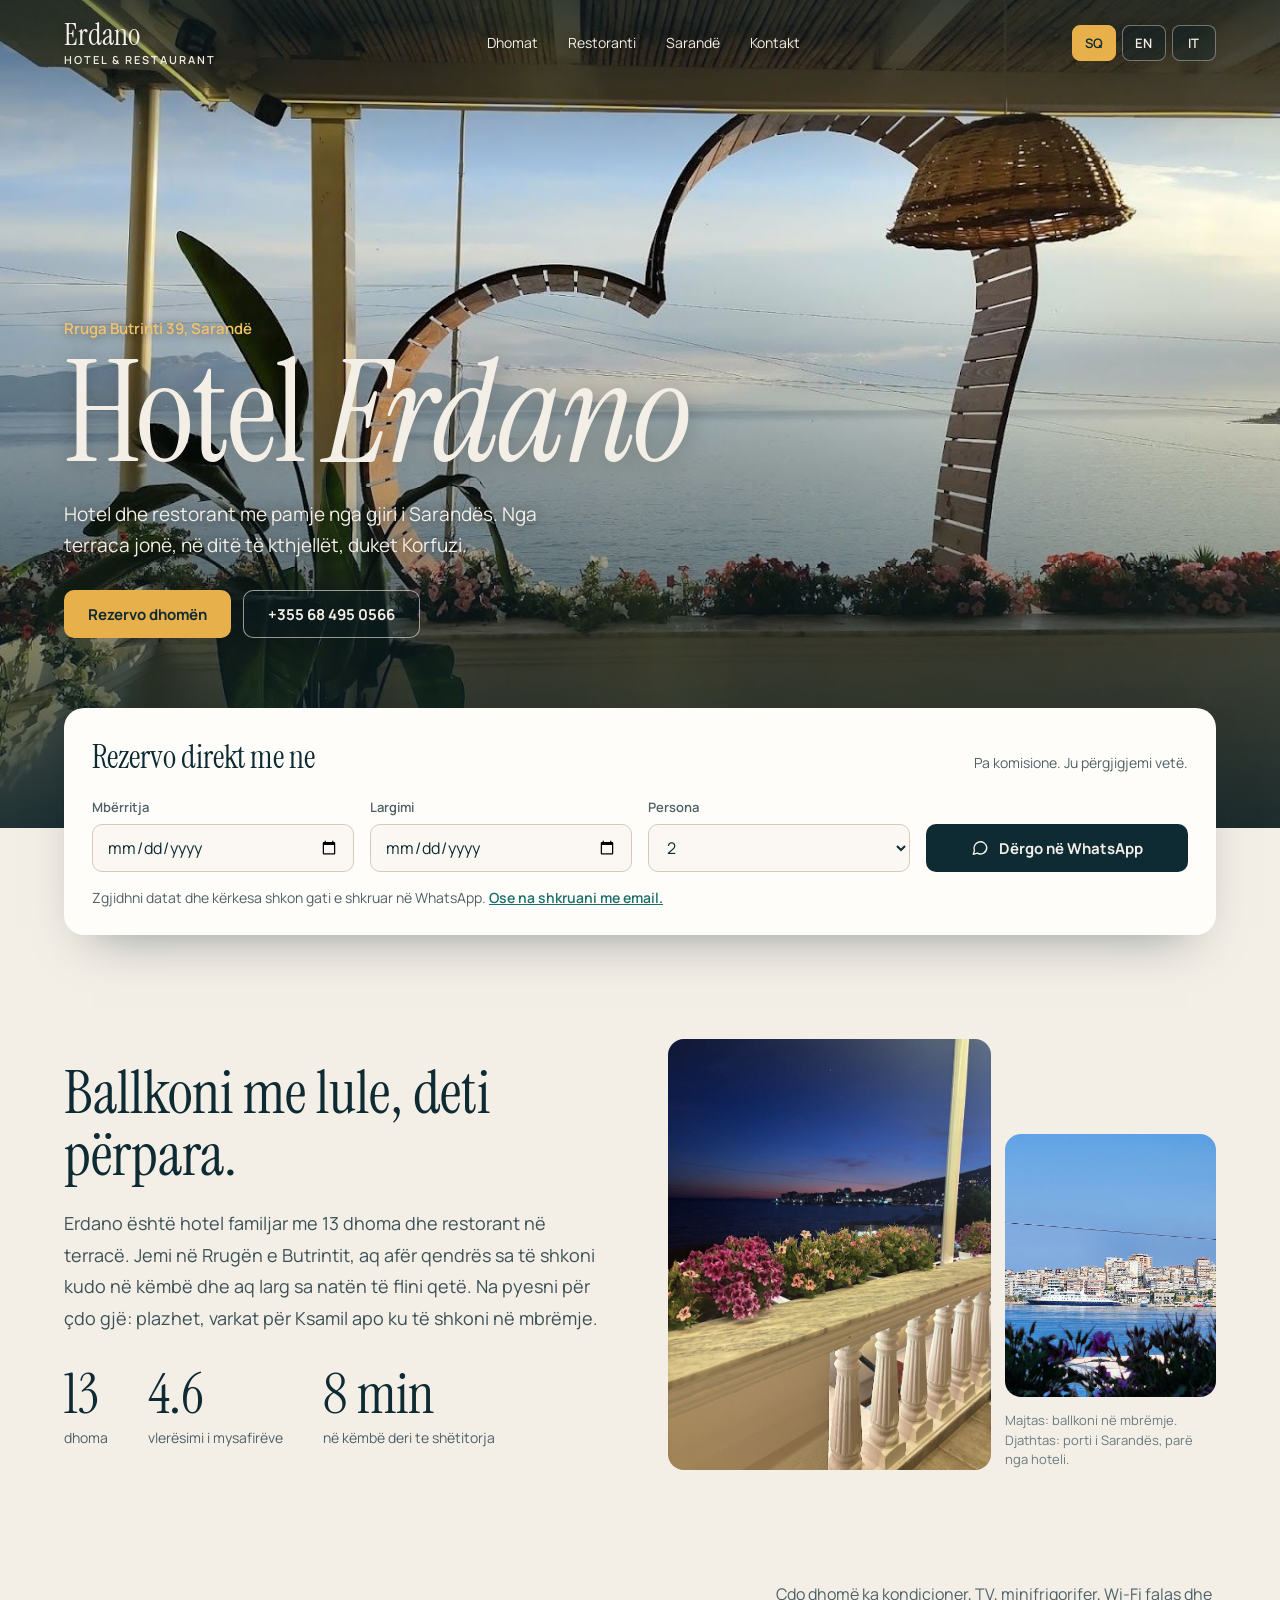
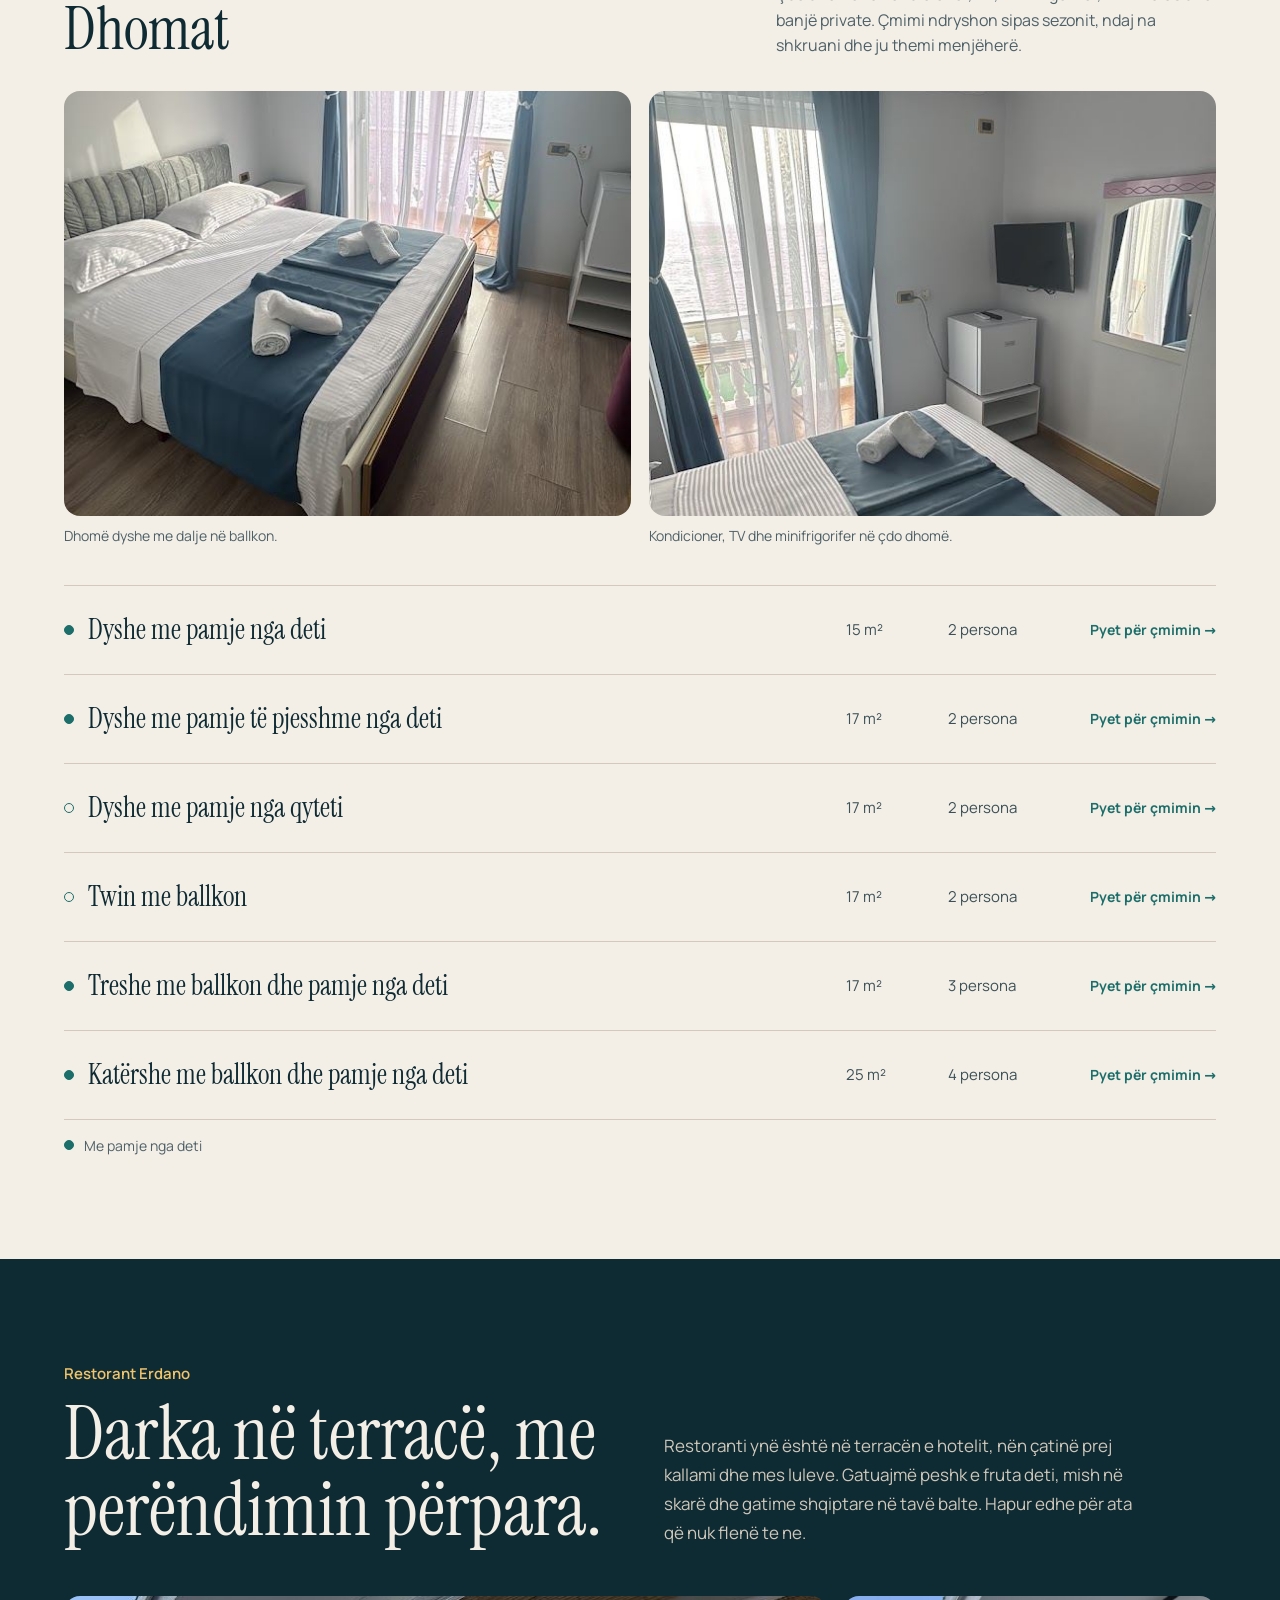
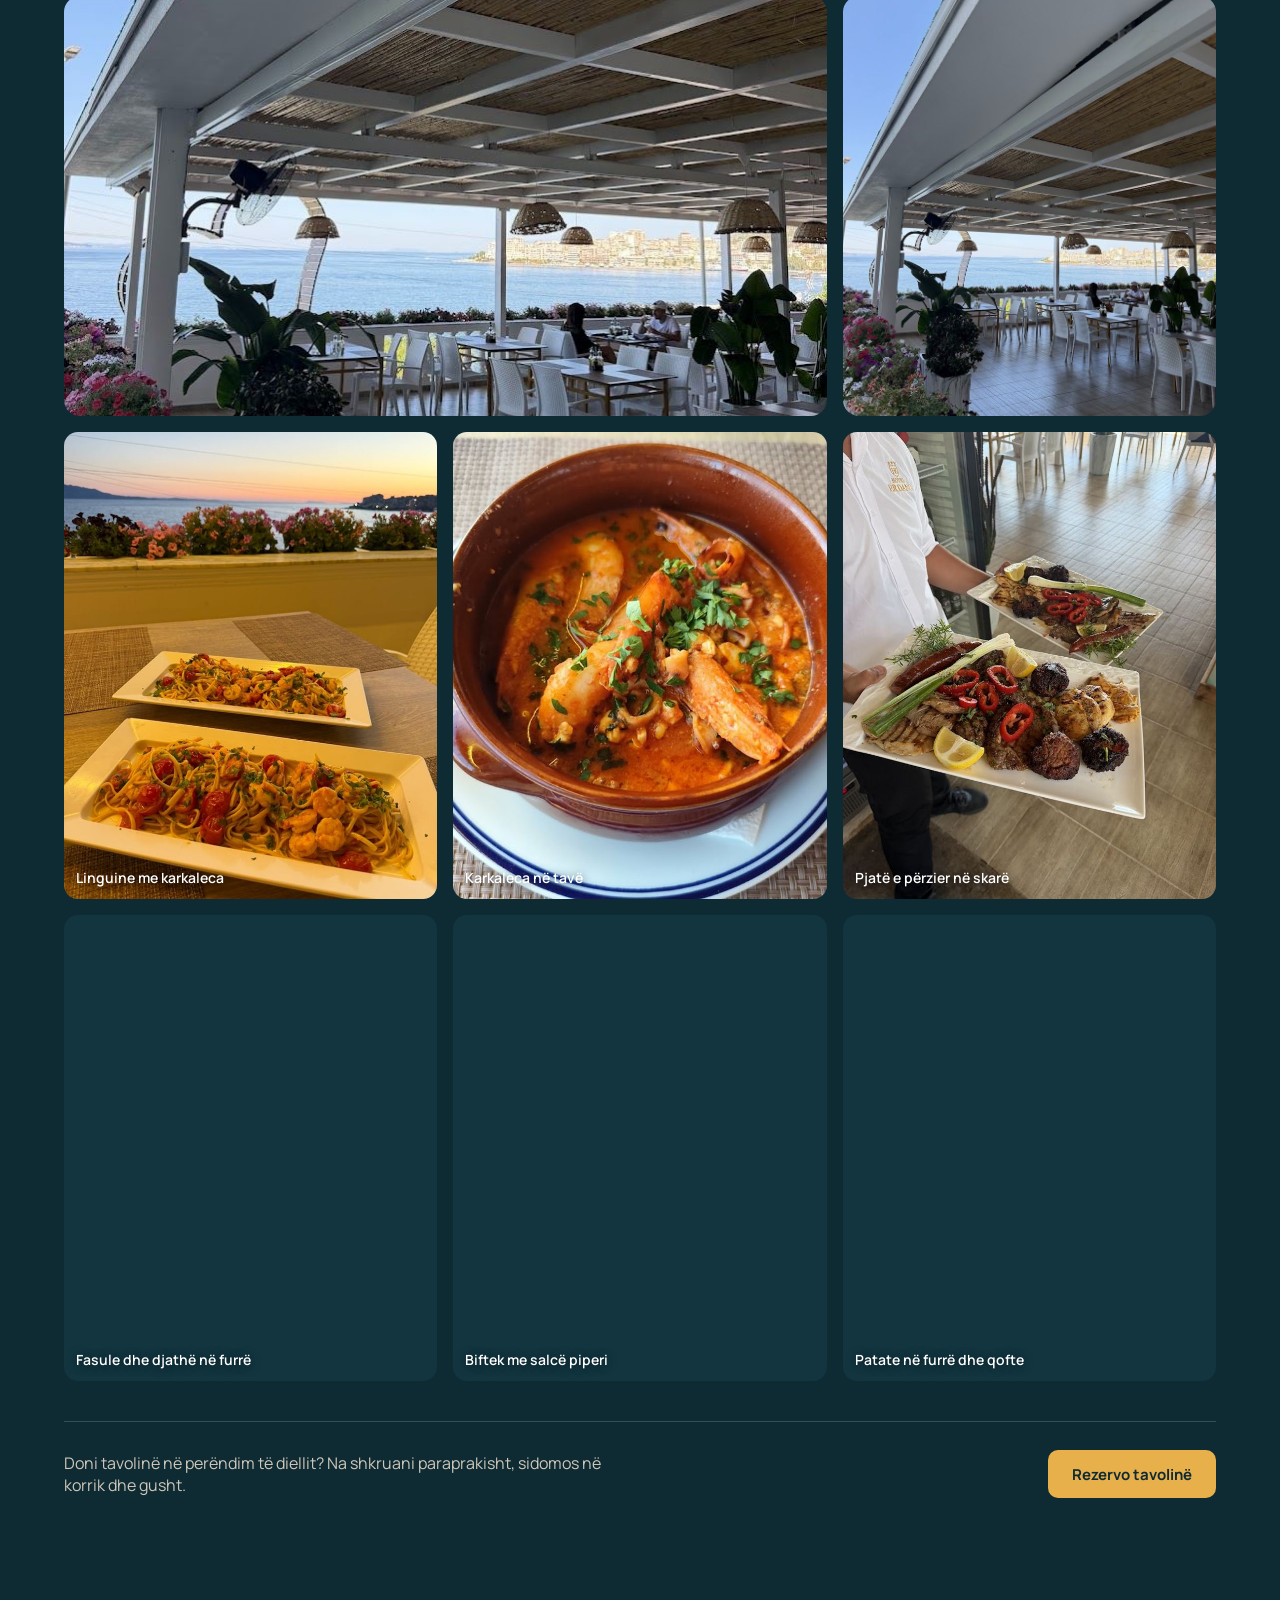
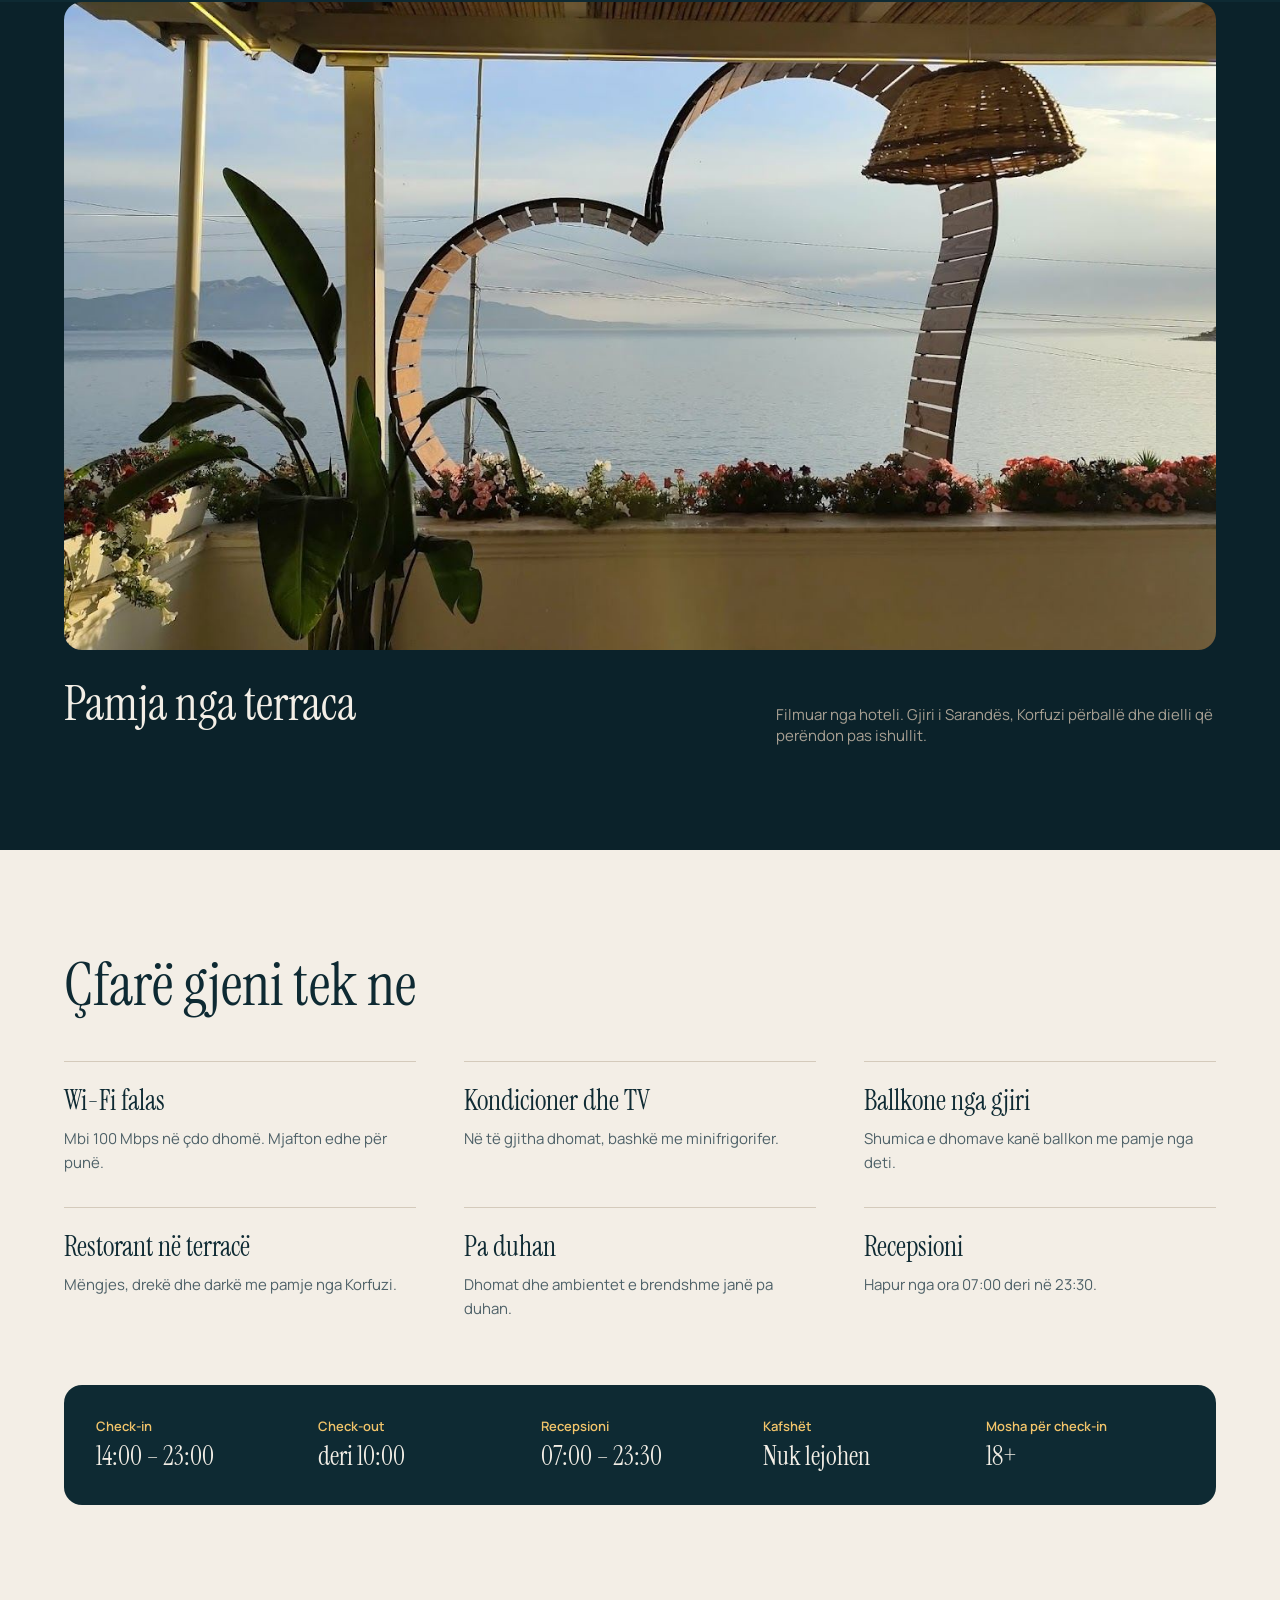
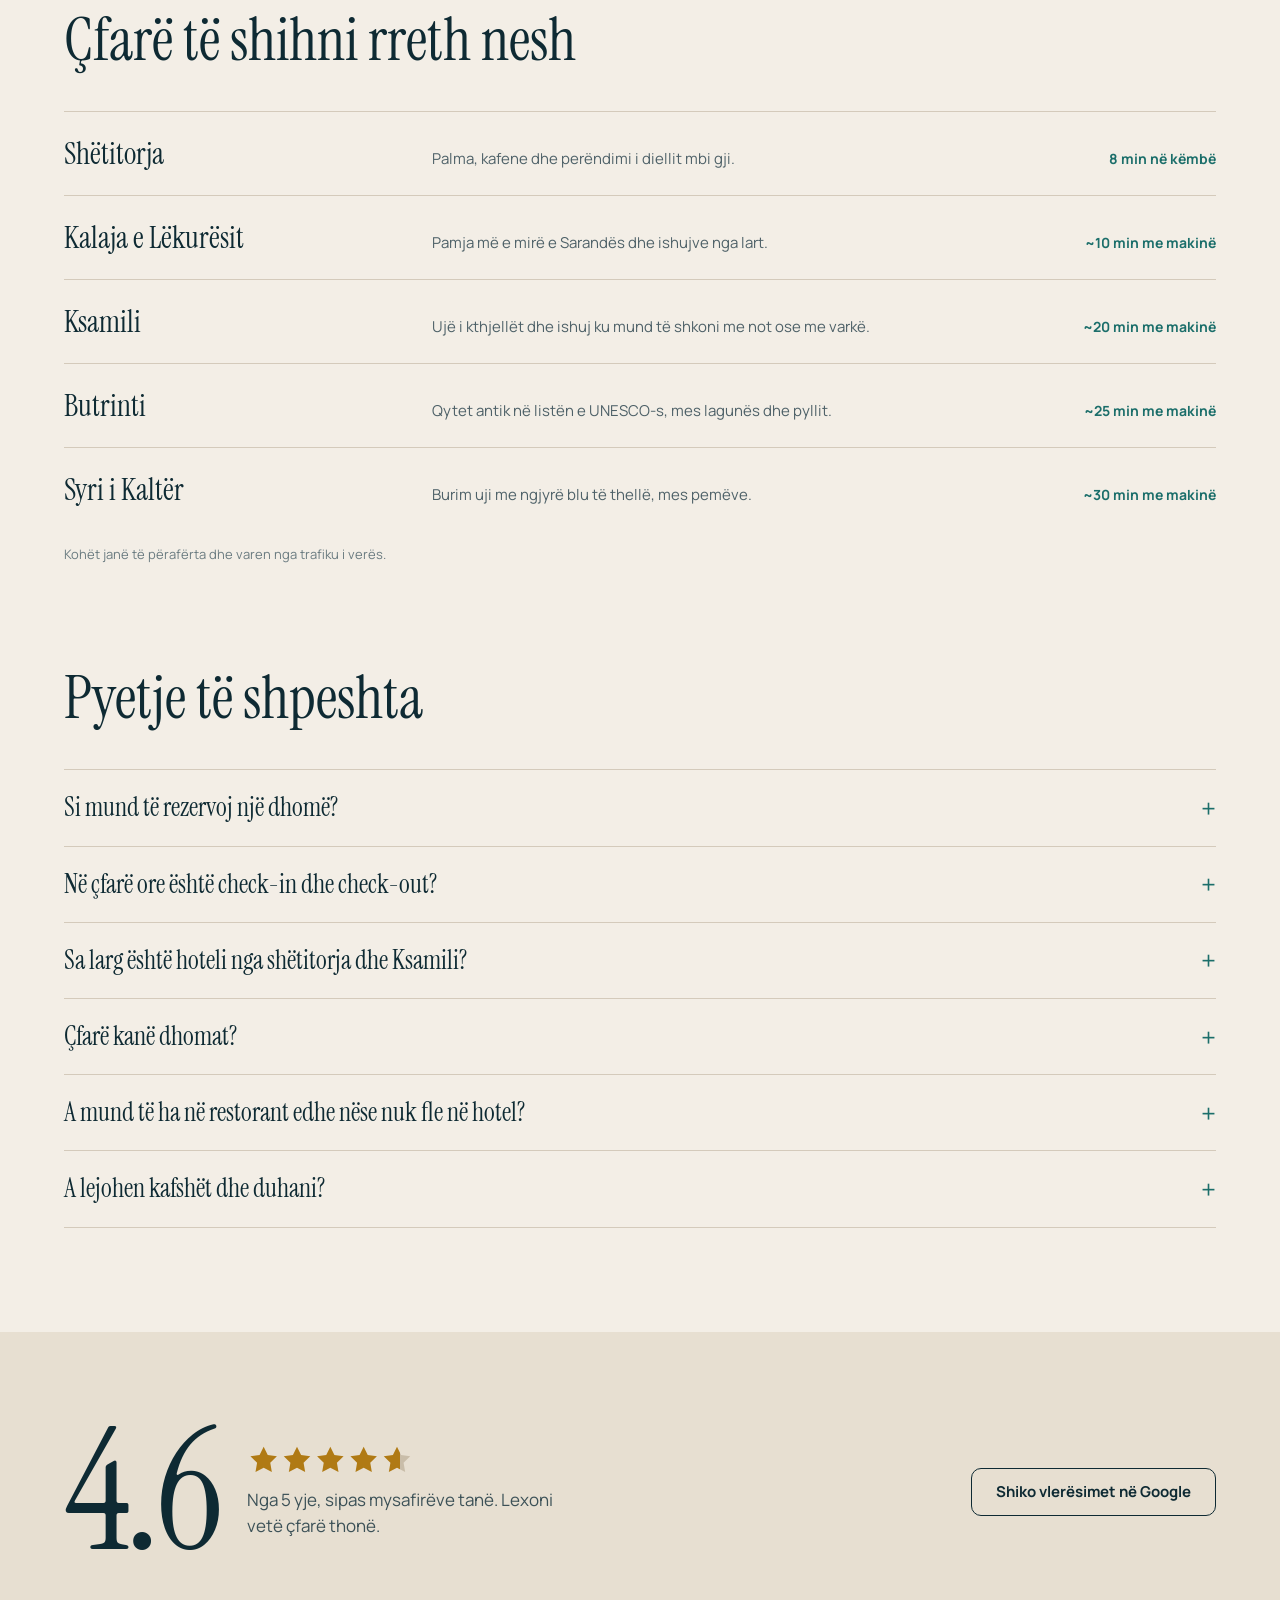
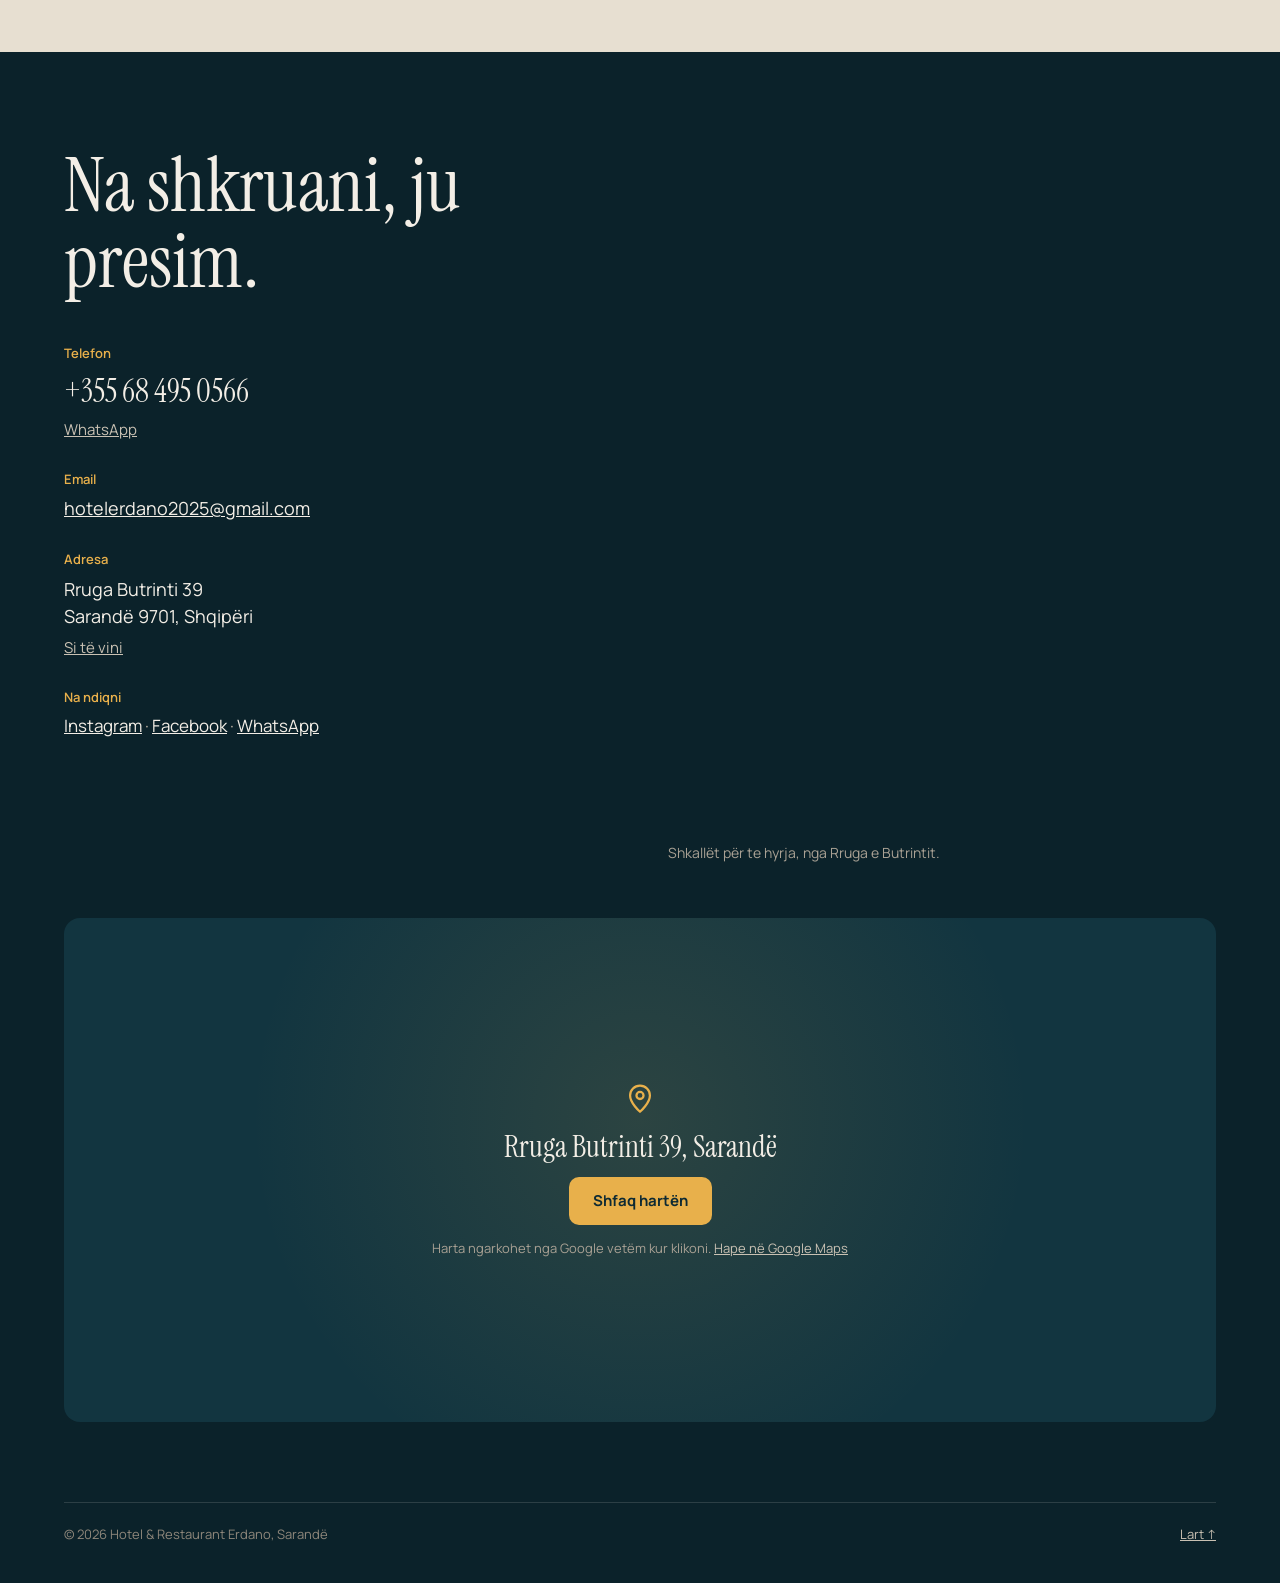
==== site/index.html @ bc6b341b "Hotel Erdano website: static site (sq/en/it) Plain HTML/CSS/JS rebuilt from the design export, with " ====
<!doctype html>
<html lang="sq">
<head>
<meta charset="utf-8">
<meta name="viewport" content="width=device-width, initial-scale=1">
<meta http-equiv="Content-Security-Policy" content="default-src 'none'; script-src 'self'; style-src 'self'; img-src 'self'; font-src 'self'; media-src 'self'; frame-src https://www.google.com; connect-src 'none'; object-src 'none'; base-uri 'none'; form-action 'none'; upgrade-insecure-requests; require-trusted-types-for 'script'; trusted-types 'none'">
<meta name="referrer" content="strict-origin-when-cross-origin">
<meta name="robots" content="index, follow, max-image-preview:large">
<title>Hotel Erdano Sarandë · Hotel me pamje nga deti dhe restorant</title>
<meta name="description" content="Hotel familjar në Sarandë me 13 dhoma, ballkone me pamje nga deti dhe Korfuzi dhe restorant në terracë. 8 min nga shëtitorja. Rezervoni direkt, pa komisione.">
<link rel="canonical" href="https://hotel-erdano.example/">
<link rel="alternate" hreflang="sq" href="https://hotel-erdano.example/">
<link rel="alternate" hreflang="en" href="https://hotel-erdano.example/en/">
<link rel="alternate" hreflang="it" href="https://hotel-erdano.example/it/">
<link rel="alternate" hreflang="x-default" href="https://hotel-erdano.example/en/">
<meta name="theme-color" content="#0E2A33">
<link rel="icon" href="favicon.svg" type="image/svg+xml">
<link rel="apple-touch-icon" href="apple-touch-icon.png">
<meta property="og:type" content="website">
<meta property="og:site_name" content="Hotel Erdano">
<meta property="og:locale" content="sq_AL">
<meta property="og:locale:alternate" content="en_GB">
<meta property="og:locale:alternate" content="it_IT">
<meta property="og:title" content="Hotel Erdano · Hotel me pamje nga deti në Sarandë">
<meta property="og:description" content="Hotel familjar në Sarandë me 13 dhoma, ballkone me pamje nga deti dhe Korfuzi dhe restorant në terracë. 8 min nga shëtitorja. Rezervoni direkt, pa komisione.">
<meta property="og:url" content="https://hotel-erdano.example/">
<meta property="og:image" content="https://hotel-erdano.example/img/og-image.jpg">
<meta property="og:image:width" content="1200">
<meta property="og:image:height" content="630">
<meta property="og:image:alt" content="Terraca e Hotel Erdano me pamje nga deti dhe Korfuzi">
<meta name="twitter:card" content="summary_large_image">
<link rel="preload" href="fonts/instrument-serif-latin.woff2" as="font" type="font/woff2" crossorigin>
<link rel="preload" href="fonts/manrope-latin.woff2" as="font" type="font/woff2" crossorigin>
<link rel="stylesheet" href="css/style.css">
<script type="application/ld+json">
{
  "@context": "https://schema.org",
  "@graph": [
    {
      "@type": "WebSite",
      "@id": "https://hotel-erdano.example/#website",
      "url": "https://hotel-erdano.example/",
      "name": "Hotel Erdano",
      "inLanguage": ["sq", "en", "it"],
      "publisher": {"@id": "https://hotel-erdano.example/#hotel"}
    },
    {
      "@type": "Hotel",
      "@id": "https://hotel-erdano.example/#hotel",
      "name": "Hotel & Restaurant Erdano",
      "alternateName": "Hotel Erdano",
      "description": "Hotel familjar me 13 dhoma dhe restorant në terracë, në Rrugën e Butrintit në Sarandë. Shumica e dhomave kanë ballkon me pamje nga deti; nga terraca duket Korfuzi.",
      "url": "https://hotel-erdano.example/",
      "image": [
        "https://hotel-erdano.example/img/hero-terrace.jpg",
        "https://hotel-erdano.example/img/balcony-night.jpg",
        "https://hotel-erdano.example/img/harbour.jpg",
        "https://hotel-erdano.example/img/room-double.jpg",
        "https://hotel-erdano.example/img/room-interior.jpg"
      ],
      "telephone": "+355684950566",
      "email": "hotelerdano2025@gmail.com",
      "address": {
        "@type": "PostalAddress",
        "streetAddress": "Rruga Butrinti 39",
        "addressLocality": "Sarandë",
        "postalCode": "9701",
        "addressCountry": "AL"
      },
      "geo": {"@type": "GeoCoordinates", "latitude": 39.867641, "longitude": 20.0155567},
      "hasMap": "https://maps.google.com/?cid=1769334464069429081",
      "numberOfRooms": 13,
      "checkinTime": "14:00",
      "checkoutTime": "10:00",
      "petsAllowed": false,
      "smokingAllowed": false,
      "availableLanguage": ["Albanian", "English", "Italian"],
      "amenityFeature": [
        {"@type": "LocationFeatureSpecification", "name": "Wi-Fi falas", "value": true},
        {"@type": "LocationFeatureSpecification", "name": "Kondicioner", "value": true},
        {"@type": "LocationFeatureSpecification", "name": "TV", "value": true},
        {"@type": "LocationFeatureSpecification", "name": "Minifrigorifer", "value": true},
        {"@type": "LocationFeatureSpecification", "name": "Banjë private", "value": true},
        {"@type": "LocationFeatureSpecification", "name": "Ballkon me pamje nga deti", "value": true},
        {"@type": "LocationFeatureSpecification", "name": "Restorant", "value": true},
        {"@type": "LocationFeatureSpecification", "name": "Dhoma pa duhan", "value": true}
      ],
      "sameAs": [
        "https://www.instagram.com/hotel_restaurant_erdano/",
        "https://www.facebook.com/HotelErdanoSarande"
      ],
      "potentialAction": {"@type": "ReserveAction", "target": "https://wa.me/355684950566"},
      "containsPlace": {"@id": "https://hotel-erdano.example/#restaurant"}
    },
    {
      "@type": "Restaurant",
      "@id": "https://hotel-erdano.example/#restaurant",
      "name": "Restorant Erdano",
      "description": "Restorant në terracën e Hotel Erdano me pamje nga gjiri i Sarandës: peshk e fruta deti, mish në skarë dhe gatime shqiptare në tavë balte. Hapur për të gjithë.",
      "url": "https://hotel-erdano.example/#restoranti",
      "image": [
        "https://hotel-erdano.example/img/restaurant-terrace.jpg",
        "https://hotel-erdano.example/img/dish-shrimp-linguine.jpg",
        "https://hotel-erdano.example/img/dish-mixed-grill.jpg"
      ],
      "servesCuisine": ["Seafood", "Albanian", "Grill"],
      "acceptsReservations": "https://wa.me/355684950566",
      "geo": {"@type": "GeoCoordinates", "latitude": 39.867641, "longitude": 20.0155567},
      "telephone": "+355684950566",
      "address": {
        "@type": "PostalAddress",
        "streetAddress": "Rruga Butrinti 39",
        "addressLocality": "Sarandë",
        "postalCode": "9701",
        "addressCountry": "AL"
      },
      "sameAs": ["https://www.instagram.com/hotel_restaurant_erdano/", "https://www.facebook.com/HotelErdanoSarande"],
      "containedInPlace": {"@id": "https://hotel-erdano.example/#hotel"}
    },
    {
      "@type": "FAQPage",
      "@id": "https://hotel-erdano.example/#faq",
      "inLanguage": "sq",
      "mainEntity": [
        {"@type": "Question", "name": "Si mund të rezervoj një dhomë?", "acceptedAnswer": {"@type": "Answer", "text": "Direkt me ne, pa komisione: na shkruani në WhatsApp ose telefononi në +355 68 495 0566, ose na dërgoni email në hotelerdano2025@gmail.com. Ju përgjigjemi vetë."}},
        {"@type": "Question", "name": "Në çfarë ore është check-in dhe check-out?", "acceptedAnswer": {"@type": "Answer", "text": "Check-in nga ora 14:00 deri në 23:00, check-out deri në 10:00. Recepsioni është hapur nga 07:00 deri në 23:30."}},
        {"@type": "Question", "name": "Sa larg është hoteli nga shëtitorja dhe Ksamili?", "acceptedAnswer": {"@type": "Answer", "text": "Shëtitorja e Sarandës është 8 minuta në këmbë. Me makinë, Ksamili është rreth 20 minuta, Butrinti rreth 25 dhe Syri i Kaltër rreth 30 minuta."}},
        {"@type": "Question", "name": "Çfarë kanë dhomat?", "acceptedAnswer": {"@type": "Answer", "text": "Të gjitha dhomat kanë kondicioner, TV, minifrigorifer, Wi-Fi falas mbi 100 Mbps dhe banjë private. Shumica kanë ballkon me pamje nga deti."}},
        {"@type": "Question", "name": "A mund të ha në restorant edhe nëse nuk fle në hotel?", "acceptedAnswer": {"@type": "Answer", "text": "Po. Restoranti në terracë shërben mëngjes, drekë dhe darkë për të gjithë. Për tavolinë në perëndim të diellit, sidomos në korrik dhe gusht, na shkruani paraprakisht."}},
        {"@type": "Question", "name": "A lejohen kafshët dhe duhani?", "acceptedAnswer": {"@type": "Answer", "text": "Kafshët nuk lejohen. Dhomat dhe ambientet e brendshme janë pa duhan."}}
      ]
    }
  ]
}
</script>
</head>
<body>
<a class="skip" href="#rezervo">Kalo te rezervimi</a>

<header id="top" class="hero">
  <img class="hero-img" src="img/hero-terrace.jpg" width="1360" height="1020" alt="Terraca e Hotel Erdano me pamje nga deti dhe Korfuzi" fetchpriority="high">
  <div class="hero-shade" aria-hidden="true"></div>

  <nav class="nav" aria-label="Menyja">
    <div class="wrap">
      <a class="brand" href="#top">
        <span class="brand-name">Erdano</span>
        <span class="brand-sub">HOTEL &amp; RESTAURANT</span>
      </a>
      <div class="navlinks">
        <a href="#dhomat">Dhomat</a>
        <a href="#restoranti">Restoranti</a>
        <a href="#sarande">Sarandë</a>
        <a href="#kontakt">Kontakt</a>
      </div>
      <div class="langs" role="group" aria-label="Gjuha / Language">
        <a class="lang" href="./" hreflang="sq" lang="sq" aria-current="page">SQ</a>
        <a class="lang" href="en/" hreflang="en" lang="en">EN</a>
        <a class="lang" href="it/" hreflang="it" lang="it">IT</a>
      </div>
    </div>
  </nav>

  <div class="wrap hero-body">
    <p class="kicker">Rruga Butrinti 39, Sarandë</p>
    <h1>Hotel <em>Erdano</em></h1>
    <p class="hero-sub">Hotel dhe restorant me pamje nga gjiri i Sarandës. Nga terraca jonë, në ditë të kthjellët, duket Korfuzi.</p>
    <div class="actions">
      <a class="btn btn-gold" href="#rezervo">Rezervo dhomën</a>
      <a class="btn btn-line" href="tel:+355684950566">+355 68 495 0566</a>
    </div>
  </div>
</header>

<main>
<section id="rezervo" class="booking" aria-labelledby="booking-h">
  <div class="wrap">
    <div class="booking-card">
      <div class="booking-head">
        <h2 id="booking-h">Rezervo direkt me ne</h2>
        <p>Pa komisione. Ju përgjigjemi vetë.</p>
      </div>
      <div class="booking-grid">
        <div class="field">
          <label for="ci">Mbërritja</label>
          <input id="ci" type="date">
        </div>
        <div class="field">
          <label for="co">Largimi</label>
          <input id="co" type="date">
        </div>
        <div class="field">
          <label for="gu">Persona</label>
          <select id="gu">
            <option>1</option>
            <option selected>2</option>
            <option>3</option>
            <option>4</option>
          </select>
        </div>
        <a id="wa-book" class="btn btn-dark" href="https://wa.me/355684950566?text=P%C3%ABrsh%C3%ABndetje%21%20Dua%20t%C3%AB%20rezervoj%20n%C3%AB%20Hotel%20Erdano.%0ADatat%20do%20t%E2%80%99i%20konfirmoj.%0APersona%3A%202" target="_blank" rel="noopener">
          <svg aria-hidden="true" width="18" height="18" viewBox="0 0 24 24" fill="none" stroke="currentColor" stroke-width="1.8" stroke-linecap="round" stroke-linejoin="round"><path d="M21 11.5a8.5 8.5 0 0 1-12.6 7.4L3 20.5l1.6-5.2A8.5 8.5 0 1 1 21 11.5z"/></svg>
          Dërgo në WhatsApp
        </a>
      </div>
      <p class="booking-note"><span id="nights" aria-live="polite">Zgjidhni datat dhe kërkesa shkon gati e shkruar në WhatsApp.</span> <a id="mail-book" href="mailto:hotelerdano2025@gmail.com?subject=Hotel%20Erdano">Ose na shkruani me email.</a></p>
    </div>
  </div>
</section>

<section class="intro">
  <div class="wrap">
    <div>
      <h2 class="h-xl">Ballkoni me lule, deti përpara.</h2>
      <p class="intro-p">Erdano është hotel familjar me 13 dhoma dhe restorant në terracë. Jemi në Rrugën e Butrintit, aq afër qendrës sa të shkoni kudo në këmbë dhe aq larg sa natën të flini qetë. Na pyesni për çdo gjë: plazhet, varkat për Ksamil apo ku të shkoni në mbrëmje.</p>
      <dl class="stats">
        <div><dt>dhoma</dt><dd>13</dd></div>
        <div><dt>vlerësimi i mysafirëve</dt><dd>4.6</dd></div>
        <div><dt>në këmbë deri te shëtitorja</dt><dd>8 min</dd></div>
      </dl>
    </div>
    <div class="intro-photos">
      <div class="frame tall">
        <img class="ph" src="img/balcony-night.jpg" width="765" height="1020" alt="Ballkon me lule në mbrëmje, me dritat e Sarandës" loading="lazy">
      </div>
      <div class="side">
        <div class="frame">
          <img class="ph pos-60c" src="img/harbour.jpg" width="1360" height="1020" alt="Porti i Sarandës parë nga hoteli" loading="lazy">
        </div>
        <p>Majtas: ballkoni në mbrëmje. Djathtas: porti i Sarandës, parë nga hoteli.</p>
      </div>
    </div>
  </div>
</section>

<section id="dhomat" class="rooms">
  <div class="wrap">
    <div class="section-head">
      <h2 class="h-xl">Dhomat</h2>
      <p>Çdo dhomë ka kondicioner, TV, minifrigorifer, Wi-Fi falas dhe banjë private. Çmimi ndryshon sipas sezonit, ndaj na shkruani dhe ju themi menjëherë.</p>
    </div>
    <div class="room-photos">
      <figure>
        <div class="frame"><img class="ph pos-c60" src="img/room-double.jpg" width="574" height="1020" alt="Dhomë dyshe me ballkon" loading="lazy"></div>
        <figcaption>Dhomë dyshe me dalje në ballkon.</figcaption>
      </figure>
      <figure>
        <div class="frame"><img class="ph pos-c40" src="img/room-interior.jpg" width="574" height="1020" alt="Dhomë me kondicioner, TV dhe minifrigorifer" loading="lazy"></div>
        <figcaption>Kondicioner, TV dhe minifrigorifer në çdo dhomë.</figcaption>
      </figure>
    </div>
    <ul class="room-list">
      <li class="room">
        <div class="room-name"><span class="dot sea" aria-hidden="true"></span><h3>Dyshe me pamje nga deti</h3></div>
        <span class="room-meta">15 m²</span><span class="room-meta">2 persona</span>
        <a class="ask" href="https://wa.me/355684950566?text=P%C3%ABrsh%C3%ABndetje%21%20Dua%20%C3%A7mimin%20p%C3%ABr%20dhom%C3%ABn%3A%20Dyshe%20me%20pamje%20nga%20deti%3F" target="_blank" rel="noopener">Pyet për çmimin →</a>
      </li>
      <li class="room">
        <div class="room-name"><span class="dot sea" aria-hidden="true"></span><h3>Dyshe me pamje të pjesshme nga deti</h3></div>
        <span class="room-meta">17 m²</span><span class="room-meta">2 persona</span>
        <a class="ask" href="https://wa.me/355684950566?text=P%C3%ABrsh%C3%ABndetje%21%20Dua%20%C3%A7mimin%20p%C3%ABr%20dhom%C3%ABn%3A%20Dyshe%20me%20pamje%20t%C3%AB%20pjesshme%20nga%20deti%3F" target="_blank" rel="noopener">Pyet për çmimin →</a>
      </li>
      <li class="room">
        <div class="room-name"><span class="dot" aria-hidden="true"></span><h3>Dyshe me pamje nga qyteti</h3></div>
        <span class="room-meta">17 m²</span><span class="room-meta">2 persona</span>
        <a class="ask" href="https://wa.me/355684950566?text=P%C3%ABrsh%C3%ABndetje%21%20Dua%20%C3%A7mimin%20p%C3%ABr%20dhom%C3%ABn%3A%20Dyshe%20me%20pamje%20nga%20qyteti%3F" target="_blank" rel="noopener">Pyet për çmimin →</a>
      </li>
      <li class="room">
        <div class="room-name"><span class="dot" aria-hidden="true"></span><h3>Twin me ballkon</h3></div>
        <span class="room-meta">17 m²</span><span class="room-meta">2 persona</span>
        <a class="ask" href="https://wa.me/355684950566?text=P%C3%ABrsh%C3%ABndetje%21%20Dua%20%C3%A7mimin%20p%C3%ABr%20dhom%C3%ABn%3A%20Twin%20me%20ballkon%3F" target="_blank" rel="noopener">Pyet për çmimin →</a>
      </li>
      <li class="room">
        <div class="room-name"><span class="dot sea" aria-hidden="true"></span><h3>Treshe me ballkon dhe pamje nga deti</h3></div>
        <span class="room-meta">17 m²</span><span class="room-meta">3 persona</span>
        <a class="ask" href="https://wa.me/355684950566?text=P%C3%ABrsh%C3%ABndetje%21%20Dua%20%C3%A7mimin%20p%C3%ABr%20dhom%C3%ABn%3A%20Treshe%20me%20ballkon%20dhe%20pamje%20nga%20deti%3F" target="_blank" rel="noopener">Pyet për çmimin →</a>
      </li>
      <li class="room">
        <div class="room-name"><span class="dot sea" aria-hidden="true"></span><h3>Katërshe me ballkon dhe pamje nga deti</h3></div>
        <span class="room-meta">25 m²</span><span class="room-meta">4 persona</span>
        <a class="ask" href="https://wa.me/355684950566?text=P%C3%ABrsh%C3%ABndetje%21%20Dua%20%C3%A7mimin%20p%C3%ABr%20dhom%C3%ABn%3A%20Kat%C3%ABrshe%20me%20ballkon%20dhe%20pamje%20nga%20deti%3F" target="_blank" rel="noopener">Pyet për çmimin →</a>
      </li>
    </ul>
    <p class="legend"><span class="dot sea" aria-hidden="true"></span>Me pamje nga deti</p>
  </div>
</section>

<section id="restoranti" class="restaurant">
  <div class="wrap">
    <div class="restaurant-head">
      <div>
        <p class="kicker">Restorant Erdano</p>
        <h2 class="h-xxl">Darka në terracë, me perëndimin përpara.</h2>
      </div>
      <p>Restoranti ynë është në terracën e hotelit, nën çatinë prej kallami dhe mes luleve. Gatuajmë peshk e fruta deti, mish në skarë dhe gatime shqiptare në tavë balte. Hapur edhe për ata që nuk flenë te ne.</p>
    </div>

    <div class="restaurant-media">
      <div class="frame wide">
        <img class="pos-c60" src="img/restaurant-terrace.jpg" width="765" height="1020" alt="Restoranti në terracë me pamje nga gjiri" loading="lazy">
      </div>
      <div class="frame clip">
        <video data-src="video/restaurant.mp4" poster="img/restaurant-terrace.jpg" muted loop playsinline preload="none" aria-label="Video e terracës së restorantit"></video>
      </div>
    </div>

    <div class="dishes">
      <figure class="dish"><img class="ph" src="img/dish-shrimp-linguine.jpg" width="720" height="960" alt="Linguine me karkaleca" loading="lazy"><figcaption>Linguine me karkaleca</figcaption></figure>
      <figure class="dish"><img class="ph" src="img/dish-shrimp-claypot.jpg" width="960" height="720" alt="Karkaleca në tavë" loading="lazy"><figcaption>Karkaleca në tavë</figcaption></figure>
      <figure class="dish"><img class="ph" src="img/dish-mixed-grill.jpg" width="720" height="960" alt="Pjatë e përzier në skarë" loading="lazy"><figcaption>Pjatë e përzier në skarë</figcaption></figure>
      <figure class="dish"><img class="ph" src="img/dish-beans-cheese.jpg" width="720" height="960" alt="Fasule dhe djathë në furrë" loading="lazy"><figcaption>Fasule dhe djathë në furrë</figcaption></figure>
      <figure class="dish"><img class="ph" src="img/dish-steak.jpg" width="500" height="1020" alt="Biftek me salcë piperi" loading="lazy"><figcaption>Biftek me salcë piperi</figcaption></figure>
      <figure class="dish"><img class="ph" src="img/dish-potatoes-meatballs.jpg" width="720" height="960" alt="Patate në furrë dhe qofte" loading="lazy"><figcaption>Patate në furrë dhe qofte</figcaption></figure>
    </div>

    <div class="cta-row">
      <p>Doni tavolinë në perëndim të diellit? Na shkruani paraprakisht, sidomos në korrik dhe gusht.</p>
      <a class="btn btn-gold" href="https://wa.me/355684950566?text=P%C3%ABrsh%C3%ABndetje%21%20Dua%20t%C3%AB%20rezervoj%20nj%C3%AB%20tavolin%C3%AB%20n%C3%AB%20restorantin%20Erdano." target="_blank" rel="noopener">Rezervo tavolinë</a>
    </div>
  </div>
</section>

<section class="view" aria-labelledby="view-h">
  <div class="wrap">
    <div class="view-video">
      <video data-src="video/terrace-sunset.mp4" poster="img/hero-terrace.jpg" muted loop playsinline preload="none" aria-label="Video e pamjes nga terraca në perëndim"></video>
    </div>
    <div class="view-caption">
      <h2 id="view-h">Pamja nga terraca</h2>
      <p>Filmuar nga hoteli. Gjiri i Sarandës, Korfuzi përballë dhe dielli që perëndon pas ishullit.</p>
    </div>
  </div>
</section>

<section id="hoteli" class="facts">
  <div class="wrap">
    <h2 class="h-xl">Çfarë gjeni tek ne</h2>
    <div class="feats">
      <div><h3>Wi-Fi falas</h3><p>Mbi 100 Mbps në çdo dhomë. Mjafton edhe për punë.</p></div>
      <div><h3>Kondicioner dhe TV</h3><p>Në të gjitha dhomat, bashkë me minifrigorifer.</p></div>
      <div><h3>Ballkone nga gjiri</h3><p>Shumica e dhomave kanë ballkon me pamje nga deti.</p></div>
      <div><h3>Restorant në terracë</h3><p>Mëngjes, drekë dhe darkë me pamje nga Korfuzi.</p></div>
      <div><h3>Pa duhan</h3><p>Dhomat dhe ambientet e brendshme janë pa duhan.</p></div>
      <div><h3>Recepsioni</h3><p>Hapur nga ora 07:00 deri në 23:30.</p></div>
    </div>
    <dl class="info">
      <div><dt>Check-in</dt><dd>14:00 – 23:00</dd></div>
      <div><dt>Check-out</dt><dd>deri 10:00</dd></div>
      <div><dt>Recepsioni</dt><dd>07:00 – 23:30</dd></div>
      <div><dt>Kafshët</dt><dd>Nuk lejohen</dd></div>
      <div><dt>Mosha për check-in</dt><dd>18+</dd></div>
    </dl>
  </div>
</section>

<section id="sarande" class="area">
  <div class="wrap">
    <h2 class="h-xl">Çfarë të shihni rreth nesh</h2>
    <ol class="places">
      <li><h3>Shëtitorja</h3><p>Palma, kafene dhe perëndimi i diellit mbi gji.</p><span>8 min në këmbë</span></li>
      <li><h3>Kalaja e Lëkurësit</h3><p>Pamja më e mirë e Sarandës dhe ishujve nga lart.</p><span>~10 min me makinë</span></li>
      <li><h3>Ksamili</h3><p>Ujë i kthjellët dhe ishuj ku mund të shkoni me not ose me varkë.</p><span>~20 min me makinë</span></li>
      <li><h3>Butrinti</h3><p>Qytet antik në listën e UNESCO-s, mes lagunës dhe pyllit.</p><span>~25 min me makinë</span></li>
      <li><h3>Syri i Kaltër</h3><p>Burim uji me ngjyrë blu të thellë, mes pemëve.</p><span>~30 min me makinë</span></li>
    </ol>
    <p class="note">Kohët janë të përafërta dhe varen nga trafiku i verës.</p>
  </div>
</section>

<section id="pyetje" class="faq" aria-labelledby="faq-h">
  <div class="wrap">
    <h2 id="faq-h" class="h-xl">Pyetje të shpeshta</h2>
    <div class="faq-list">
      <details><summary>Si mund të rezervoj një dhomë?</summary><p>Direkt me ne, pa komisione: na shkruani në WhatsApp ose telefononi në <a href="tel:+355684950566">+355 68 495 0566</a>, ose na dërgoni email në <a href="mailto:hotelerdano2025@gmail.com">hotelerdano2025@gmail.com</a>. Ju përgjigjemi vetë.</p></details>
      <details><summary>Në çfarë ore është check-in dhe check-out?</summary><p>Check-in nga ora 14:00 deri në 23:00, check-out deri në 10:00. Recepsioni është hapur nga 07:00 deri në 23:30.</p></details>
      <details><summary>Sa larg është hoteli nga shëtitorja dhe Ksamili?</summary><p>Shëtitorja e Sarandës është 8 minuta në këmbë. Me makinë, Ksamili është rreth 20 minuta, Butrinti rreth 25 dhe Syri i Kaltër rreth 30 minuta.</p></details>
      <details><summary>Çfarë kanë dhomat?</summary><p>Të gjitha dhomat kanë kondicioner, TV, minifrigorifer, Wi-Fi falas mbi 100 Mbps dhe banjë private. Shumica kanë ballkon me pamje nga deti.</p></details>
      <details><summary>A mund të ha në restorant edhe nëse nuk fle në hotel?</summary><p>Po. Restoranti në terracë shërben mëngjes, drekë dhe darkë për të gjithë. Për tavolinë në perëndim të diellit, sidomos në korrik dhe gusht, na shkruani paraprakisht.</p></details>
      <details><summary>A lejohen kafshët dhe duhani?</summary><p>Kafshët nuk lejohen. Dhomat dhe ambientet e brendshme janë pa duhan.</p></details>
    </div>
  </div>
</section>

<section class="reviews" aria-label="Vlerësimet">
  <div class="wrap">
    <div class="score">
      <div class="score-num" aria-hidden="true">4.6</div>
      <div>
        <svg role="img" aria-label="4.6 / 5" width="170" height="30" viewBox="0 0 200 36">
          <defs>
            <linearGradient id="part" x1="0" x2="1" y1="0" y2="0"><stop offset="60%" stop-color="#B07A14"/><stop offset="60%" stop-color="#C9BDA9"/></linearGradient>
            <path id="st" d="M18 2l4.9 10 11 1.6-8 7.8 1.9 11L18 27.2 8.2 32.4l1.9-11-8-7.8 11-1.6z"/>
          </defs>
          <use href="#st" x="0" fill="#B07A14"/><use href="#st" x="40" fill="#B07A14"/><use href="#st" x="80" fill="#B07A14"/><use href="#st" x="120" fill="#B07A14"/><use href="#st" x="160" fill="url(#part)"/>
        </svg>
        <p>Nga 5 yje, sipas mysafirëve tanë. Lexoni vetë çfarë thonë.</p>
      </div>
    </div>
    <a class="btn btn-out" href="https://maps.google.com/?cid=1769334464069429081" target="_blank" rel="noopener">Shiko vlerësimet në Google</a>
  </div>
</section>
</main>

<footer id="kontakt" class="contact">
  <div class="wrap">
    <div class="contact-grid">
      <div>
        <h2 class="h-xxl">Na shkruani, ju presim.</h2>
        <div class="contact-list">
          <div>
            <div class="label">Telefon</div>
            <a class="contact-big" href="tel:+355684950566">+355 68 495 0566</a>
            <div class="contact-sub"><a href="https://wa.me/355684950566" target="_blank" rel="noopener">WhatsApp</a></div>
          </div>
          <div>
            <div class="label">Email</div>
            <a class="contact-mail" href="mailto:hotelerdano2025@gmail.com">hotelerdano2025@gmail.com</a>
          </div>
          <div>
            <div class="label">Adresa</div>
            <address class="contact-addr">Rruga Butrinti 39<br>Sarandë 9701, Shqipëri</address>
            <div class="contact-sub"><a href="https://www.google.com/maps/dir/?api=1&amp;destination=39.867641%2C20.0155567" target="_blank" rel="noopener">Si të vini</a></div>
          </div>
          <div>
            <div class="label">Na ndiqni</div>
            <p class="contact-social"><a href="https://www.instagram.com/hotel_restaurant_erdano/" target="_blank" rel="noopener">Instagram</a> · <a href="https://www.facebook.com/HotelErdanoSarande" target="_blank" rel="noopener">Facebook</a> · <a href="https://wa.me/355684950566" target="_blank" rel="noopener">WhatsApp</a></p>
          </div>
        </div>
      </div>
      <figure>
        <div class="frame"><img class="ph" src="img/entrance-night.jpg" width="765" height="1020" alt="Hyrja e Hotel Erdano natën" loading="lazy"></div>
        <figcaption>Shkallët për te hyrja, nga Rruga e Butrintit.</figcaption>
      </figure>
    </div>
    <div id="map" class="map" data-title="Harta: Hotel Erdano, Rruga Butrinti 39, Sarandë">
      <div class="map-cover">
        <svg aria-hidden="true" width="34" height="34" viewBox="0 0 24 24" fill="none" stroke="currentColor" stroke-width="1.6" stroke-linecap="round" stroke-linejoin="round"><path d="M12 21s-7-6.1-7-11.5A7 7 0 0 1 19 9.5C19 14.9 12 21 12 21z"/><circle cx="12" cy="9.5" r="2.5"/></svg>
        <p class="map-addr">Rruga Butrinti 39, Sarandë</p>
        <button type="button" class="btn btn-gold" hidden>Shfaq hartën</button>
        <p class="map-note">Harta ngarkohet nga Google vetëm kur klikoni. <a href="https://maps.google.com/?cid=1769334464069429081" target="_blank" rel="noopener">Hape në Google Maps</a></p>
      </div>
    </div>
    <div class="footer-bar">
      <span>© 2026 Hotel &amp; Restaurant Erdano, Sarandë</span>
      <a href="#top">Lart ↑</a>
    </div>
  </div>
</footer>

<script type="application/json" id="i18n">{"waHello":"Përshëndetje! Dua të rezervoj në Hotel Erdano.","waNoDates":"Datat do t’i konfirmoj.","waIn":"Mbërritja","waOut":"Largimi","waG":"Persona","night":"natë","nights":"netë","guests":"persona","pickDates":"Zgjidhni datat dhe kërkesa shkon gati e shkruar në WhatsApp."}</script>
<script src="js/main.js" defer></script>
</body>
</html>
---- site/css/style.css ----
/* Hotel Erdano — shared styles for every language version */

@font-face{font-family:'Instrument Serif';font-style:normal;font-weight:400;font-display:swap;src:url(../fonts/instrument-serif-latin.woff2) format('woff2')}
@font-face{font-family:'Instrument Serif';font-style:italic;font-weight:400;font-display:swap;src:url(../fonts/instrument-serif-italic-latin.woff2) format('woff2')}
@font-face{font-family:'Manrope';font-style:normal;font-weight:400 700;font-display:swap;src:url(../fonts/manrope-latin.woff2) format('woff2')}

:root{
  --ink:#0E2A33;--ink-2:#1B4450;--deep:#0B222A;--panel:#123540;
  --sand:#F3EEE6;--sand-2:#E7DFD1;--paper:#FFFDF9;--field:#FBF8F3;--line:#D4CABB;
  --teal:#1B6E6A;--gold:#E8B04B;--gold-2:#F2C46A;--star:#B07A14;
  --text-2:#3C5157;--muted:#4E6168;--muted-2:#6A7B80;--on-dark:#CFC7B9;--on-dark-2:#C9C1B3;--on-dark-3:#A9A194;
  --serif:'Instrument Serif',Georgia,serif;--sans:'Manrope',system-ui,sans-serif;
}

*{box-sizing:border-box}
html{scroll-behavior:smooth}
body{margin:0;min-height:100vh;background:var(--sand);color:var(--ink);font-family:var(--sans);-webkit-text-size-adjust:100%}
img,video{display:block;max-width:100%}
a{color:var(--ink)}a:hover{color:var(--teal)}
:focus-visible{outline:2px solid var(--gold);outline-offset:2px}
h1,h2,h3{font-family:var(--serif);font-weight:400}
@media (prefers-reduced-motion:reduce){html{scroll-behavior:auto}}

.wrap{max-width:1200px;margin:0 auto;padding:0 24px}
.serif{font-family:var(--serif);font-weight:400}
.ph{width:100%;height:100%;object-fit:cover}
/* Photo focal points (classes, not style="", so the CSP can forbid inline styles) */
.pos-60c{object-position:60% center}
.pos-c60{object-position:center 60%}
.pos-c40{object-position:center 40%}
.frame{border-radius:16px;overflow:hidden}
.skip{position:absolute;left:12px;top:-60px;z-index:10;background:var(--gold);color:var(--ink);padding:10px 16px;border-radius:8px;font-weight:700;text-decoration:none}
.skip:focus{top:12px}

/* Buttons */
.btn{display:inline-flex;align-items:center;justify-content:center;gap:10px;min-height:48px;padding:0 24px;border-radius:10px;font:700 15px var(--sans);text-decoration:none;border:0;cursor:pointer}
.btn-gold{background:var(--gold);color:var(--ink)}.btn-gold:hover{background:var(--gold-2);color:var(--ink)}
.btn-dark{background:var(--ink);color:var(--sand)}.btn-dark:hover{background:var(--ink-2);color:var(--sand)}
.btn-line{border:1.5px solid rgba(243,238,230,.6);color:var(--sand);background:rgba(11,34,42,.25)}.btn-line:hover{border-color:var(--gold);color:var(--gold)}
.btn-out{border:1.5px solid var(--ink);color:var(--ink);background:transparent}.btn-out:hover{background:var(--ink);color:var(--sand)}

/* Section headings */
.h-xl{margin:0;font-size:clamp(40px,5vw,60px);line-height:1.04}
.h-xxl{margin:0;font-size:clamp(44px,6vw,76px);line-height:1}
.kicker{margin:0;font-size:15px;font-weight:600;color:var(--gold-2)}
.label{font-size:13px;font-weight:600;color:var(--gold-2)}

/* Hero */
.hero{position:relative;min-height:92vh;color:var(--sand);overflow:hidden;background:var(--ink);display:flex;flex-direction:column}
.hero-img{position:absolute;inset:0;width:100%;height:100%;object-fit:cover;object-position:center 55%}
.hero-shade{position:absolute;inset:0;background:linear-gradient(180deg,rgba(11,34,42,.55) 0%,rgba(11,34,42,0) 22%,rgba(11,34,42,0) 45%,rgba(11,34,42,.82) 100%)}
.nav{position:relative;z-index:2}
.nav .wrap{display:flex;align-items:center;justify-content:space-between;gap:20px;padding-top:20px;padding-bottom:20px;flex-wrap:wrap}
.brand{color:var(--sand);text-decoration:none;display:flex;flex-direction:column;line-height:1}
.brand:hover{color:var(--sand)}
.brand-name{font-family:var(--serif);font-size:30px;text-shadow:0 1px 10px rgba(0,0,0,.35)}
.brand-sub{font-size:11px;font-weight:600;letter-spacing:.18em;margin-top:4px}
.navlinks{display:flex;gap:26px;align-items:center}
.navlinks a{color:var(--sand);text-decoration:none;font-size:14px;padding:12px 2px;text-shadow:0 1px 8px rgba(0,0,0,.35)}
.navlinks a:hover{color:var(--gold)}
@media (max-width:860px){.navlinks{display:none}}
.langs{display:flex;gap:6px;align-items:center}
.lang{display:inline-flex;align-items:center;justify-content:center;min-width:44px;min-height:36px;border-radius:8px;border:1px solid rgba(243,238,230,.4);background:rgba(11,34,42,.35);color:var(--sand);font:600 13px var(--sans);text-decoration:none}
.lang:hover{border-color:var(--gold);color:var(--sand)}
.lang[aria-current="page"]{background:var(--gold);color:var(--ink);border-color:var(--gold)}
.hero-body{position:relative;z-index:2;margin-top:auto;padding-top:120px;padding-bottom:190px;width:100%}
.hero h1{margin:12px 0 0;font-size:clamp(64px,11vw,150px);line-height:.9;letter-spacing:-.015em;text-shadow:0 2px 24px rgba(0,0,0,.3)}
.hero-sub{margin:22px 0 0;max-width:520px;font-size:19px;line-height:1.6;text-shadow:0 1px 12px rgba(0,0,0,.45)}
.hero .kicker{text-shadow:0 1px 10px rgba(0,0,0,.5)}
.actions{display:flex;gap:12px;flex-wrap:wrap;margin-top:30px}

/* Booking */
.booking{position:relative;z-index:3;margin-top:-120px}
.booking-card{background:var(--paper);border-radius:20px;padding:28px;box-shadow:0 24px 50px -28px rgba(14,42,51,.5)}
.booking-head{display:flex;justify-content:space-between;align-items:baseline;gap:12px;flex-wrap:wrap;margin-bottom:20px}
.booking-head h2{margin:0;font-size:32px}
.booking-head p,.booking-note{margin:0;font-size:14px;color:var(--muted)}
.booking-note{margin-top:16px}
.booking-note a{color:var(--teal);font-weight:600}
.booking-grid{display:grid;grid-template-columns:repeat(auto-fit,minmax(180px,1fr));gap:16px;align-items:end}
.booking-grid .btn{width:100%}
.field label{display:block;font-size:13px;font-weight:600;color:var(--muted);margin-bottom:8px}
.field input,.field select{width:100%;min-height:48px;border:1.5px solid var(--line);border-radius:10px;background:var(--field);padding:0 14px;font:16px var(--sans);color:var(--ink)}
.field input:focus,.field select:focus{outline:2px solid var(--teal);outline-offset:1px}

/* Intro */
.intro{padding:104px 0 56px}
.intro .wrap{display:grid;grid-template-columns:repeat(auto-fit,minmax(min(320px,100%),1fr));gap:56px;align-items:center}
.intro-p{margin:22px 0 0;font-size:18px;line-height:1.75;color:var(--text-2)}
.stats{display:flex;gap:40px;flex-wrap:wrap;margin:32px 0 0}
.stats dd{margin:0;font-family:var(--serif);font-size:56px;line-height:1}
.stats dt{font-size:14px;color:var(--muted);margin-top:6px}
.stats div{display:flex;flex-direction:column-reverse}
.intro-photos{display:grid;grid-template-columns:repeat(5,minmax(0,1fr));gap:14px;align-items:end}
.intro-photos .tall{grid-column:span 3;aspect-ratio:3/4}
.intro-photos .side{grid-column:span 2;display:flex;flex-direction:column;gap:14px}
.intro-photos .side .frame{aspect-ratio:4/5}
.intro-photos p{margin:0;font-size:13px;line-height:1.5;color:var(--muted-2)}

/* Rooms */
.rooms{padding:56px 0 104px}
.section-head{display:flex;justify-content:space-between;align-items:end;gap:24px;flex-wrap:wrap;margin-bottom:32px}
.section-head h2{line-height:1}
.section-head p{margin:0;max-width:440px;font-size:16px;line-height:1.6;color:var(--muted)}
.room-photos{display:grid;grid-template-columns:repeat(auto-fit,minmax(min(280px,100%),1fr));gap:18px}
.room-photos figure{margin:0}
.room-photos .frame{aspect-ratio:4/3}
.room-photos figcaption{margin-top:10px;font-size:14px;color:var(--muted)}
.room-list{list-style:none;margin:40px 0 0;padding:0}
.room{display:flex;flex-wrap:wrap;align-items:center;gap:12px 32px;padding:22px 0;border-top:1px solid var(--line)}
.room:last-child{border-bottom:1px solid var(--line)}
.room-name{flex:1 1 300px;min-width:0;display:flex;align-items:center;gap:14px}
.room-name h3{margin:0;font-size:28px;line-height:1.1}
.room-meta{font-size:15px;color:var(--text-2);min-width:70px}
.room-meta+.room-meta{min-width:110px}
.dot{width:10px;height:10px;border-radius:50%;flex-shrink:0;border:1.5px solid var(--teal);display:inline-block}
.dot.sea{background:var(--teal)}
.ask{font:700 14px var(--sans);color:var(--teal);text-decoration:none;min-height:44px;display:inline-flex;align-items:center}
.ask:hover{color:var(--ink);text-decoration:underline}
.legend{margin:16px 0 0;font-size:14px;color:var(--muted);display:flex;align-items:center;gap:10px}

/* Restaurant */
.restaurant{background:var(--ink);color:var(--sand);padding:104px 0}
.restaurant-head{display:grid;grid-template-columns:repeat(auto-fit,minmax(min(320px,100%),1fr));gap:48px;align-items:end}
.restaurant-head h2{margin-top:12px}
.restaurant-head>p{margin:0;font-size:17px;line-height:1.7;color:var(--on-dark);max-width:480px}
.restaurant-media{display:grid;grid-template-columns:repeat(auto-fit,minmax(min(280px,100%),1fr));gap:16px;margin-top:48px}
.restaurant-media>div{min-height:420px;position:relative;background:var(--panel)}
.restaurant-media .wide{grid-column:span 2}
/* On phones the clip would sit right under the same scene as a photo: show the photo only. */
@media (max-width:640px){.restaurant-media .wide{grid-column:auto}.restaurant-media .clip{display:none}}
.restaurant-media img,.restaurant-media video{position:absolute;inset:0;width:100%;height:100%;object-fit:cover}
.dishes{display:grid;grid-template-columns:repeat(2,minmax(0,1fr));gap:16px;margin-top:16px}
@media (min-width:900px){.dishes{grid-template-columns:repeat(3,minmax(0,1fr))}}
@media (max-width:420px){.dishes{gap:10px}}
.dish{position:relative;margin:0;aspect-ratio:4/5;border-radius:14px;overflow:hidden;background:var(--panel)}
.dish figcaption{position:absolute;left:12px;bottom:12px;right:12px;font-size:14px;font-weight:600;color:#fff;text-shadow:0 1px 10px rgba(0,0,0,.6)}
.cta-row{display:flex;justify-content:space-between;align-items:center;gap:20px;flex-wrap:wrap;margin-top:40px;padding-top:28px;border-top:1px solid rgba(243,238,230,.18)}
.cta-row p{margin:0;font-size:16px;color:var(--on-dark);max-width:560px}

/* View video */
.view{background:var(--deep);color:var(--sand);padding:0 0 104px}
.view-video{border-radius:18px;overflow:hidden;aspect-ratio:16/9;background:var(--panel)}
.view-video video{width:100%;height:100%;object-fit:cover}
.view-caption{display:flex;justify-content:space-between;align-items:baseline;gap:20px;flex-wrap:wrap;margin-top:22px}
.view-caption h2{margin:0;font-size:clamp(32px,4vw,48px)}
.view-caption p{margin:0;font-size:15px;color:var(--on-dark-3);max-width:440px}

/* Hotel facts */
.facts{padding:104px 0}
.feats{display:grid;grid-template-columns:repeat(auto-fit,minmax(240px,1fr));gap:32px 48px;margin-top:44px}
@media (min-width:900px){.feats{grid-template-columns:repeat(3,minmax(0,1fr))}}
.feats>div{border-top:1px solid var(--line);padding-top:20px}
.feats h3{margin:0;font-size:28px}
.feats p{margin:8px 0 0;font-size:15px;line-height:1.6;color:var(--muted)}
.info{margin:64px 0 0;background:var(--ink);color:var(--sand);border-radius:18px;padding:32px;display:grid;grid-template-columns:repeat(auto-fit,minmax(170px,1fr));gap:24px}
.info dt{font-size:13px;font-weight:600;color:var(--gold-2)}
.info dd{margin:4px 0 0;font-family:var(--serif);font-size:26px}

/* Area */
.area{padding:0 0 104px}
.places{list-style:none;margin:40px 0 0;padding:0}
.places li{display:flex;flex-wrap:wrap;align-items:baseline;gap:8px 28px;padding:22px 0;border-top:1px solid var(--line)}
.places h3{margin:0;font-size:30px;flex:0 1 340px}
.places p{margin:0;font-size:15px;line-height:1.6;color:var(--muted);flex:1 1 320px}
.places span{font-size:14px;font-weight:700;color:var(--teal);white-space:nowrap}
.note{margin:14px 0 0;font-size:13px;color:var(--muted-2)}

/* FAQ */
.faq{padding:0 0 104px}
.faq-list{margin:40px 0 0;border-bottom:1px solid var(--line)}
.faq details{border-top:1px solid var(--line)}
.faq summary{display:flex;justify-content:space-between;align-items:center;gap:24px;padding:22px 0;cursor:pointer;list-style:none;font-family:var(--serif);font-size:26px;line-height:1.2}
.faq summary::-webkit-details-marker{display:none}
.faq summary::after{content:'+';flex-shrink:0;font:400 26px/1 var(--sans);color:var(--teal)}
.faq details[open] summary::after{content:'−'}
.faq summary:hover{color:var(--teal)}
.faq details p{margin:0 0 24px;max-width:720px;font-size:16px;line-height:1.7;color:var(--muted)}
.faq details a{color:var(--teal);font-weight:600}

/* Reviews */
.reviews{background:var(--sand-2);padding:88px 0}
.reviews .wrap{display:flex;justify-content:space-between;align-items:center;gap:32px;flex-wrap:wrap}
.score{display:flex;align-items:center;gap:28px;flex-wrap:wrap}
.score-num{font-family:var(--serif);font-size:clamp(110px,14vw,170px);line-height:.85;letter-spacing:-.03em}
.score svg{display:block}
.score p{margin:12px 0 0;font-size:17px;max-width:340px;line-height:1.5;color:var(--text-2)}

/* Contact / footer */
.contact{background:var(--deep);color:#D9D2C6;padding:96px 0 40px}
.contact-grid{display:grid;grid-template-columns:repeat(auto-fit,minmax(min(300px,100%),1fr));gap:56px;align-items:start}
.contact h2{color:var(--sand)}
.contact-list{display:flex;flex-direction:column;gap:30px;margin-top:44px}
.contact .label{color:var(--gold);margin-bottom:8px}
.contact-big{font-family:var(--serif);font-size:32px;color:var(--sand);text-decoration:none}
.contact-big:hover{color:var(--gold)}
.contact-mail{font-size:18px;color:var(--sand);word-break:break-all}
.contact-addr{margin:0;font-size:18px;line-height:1.5;color:var(--sand);font-style:normal}
.contact-sub{margin-top:6px}
.contact-sub a,.footer-bar a{color:var(--on-dark-2);font-size:15px}
.contact-sub a:hover,.footer-bar a:hover,.contact-mail:hover{color:var(--gold)}
.contact-social{margin:0;font-size:17px;color:var(--on-dark-3)}
.contact-social a{color:var(--sand)}
.contact-social a:hover{color:var(--gold)}
.contact figure{margin:0}
.contact figure .frame{aspect-ratio:4/5}
.contact figcaption{margin-top:10px;font-size:14px;color:var(--on-dark-3)}
.map{margin-top:56px;border-radius:16px;overflow:hidden;aspect-ratio:16/7;background:var(--panel)}
@media (max-width:640px){.map{aspect-ratio:4/5}}
.map iframe{display:block;width:100%;height:100%;border:0}
.map-cover{height:100%;display:flex;flex-direction:column;align-items:center;justify-content:center;gap:14px;padding:24px;text-align:center;background:radial-gradient(circle at 50% 40%,rgba(232,176,75,.12),transparent 60%)}
.map-cover svg{color:var(--gold)}
.map-addr{margin:0;font-family:var(--serif);font-size:30px;line-height:1.1;color:var(--sand)}
.map-note{margin:0;max-width:420px;font-size:13px;line-height:1.5;color:var(--on-dark-3)}
.map-note a{color:var(--on-dark-2)}
.footer-bar{margin-top:80px;padding-top:22px;border-top:1px solid rgba(243,238,230,.14);display:flex;justify-content:space-between;gap:16px;flex-wrap:wrap;font-size:13px;color:#8E877B}
.footer-bar a{font-size:13px}

/* 404 page */
.notfound{min-height:100vh;display:flex;flex-direction:column;justify-content:center;gap:24px;padding-block:64px}
.notfound .kicker{color:var(--teal)}
.notfound .intro-p,.notfound .actions{margin:0}
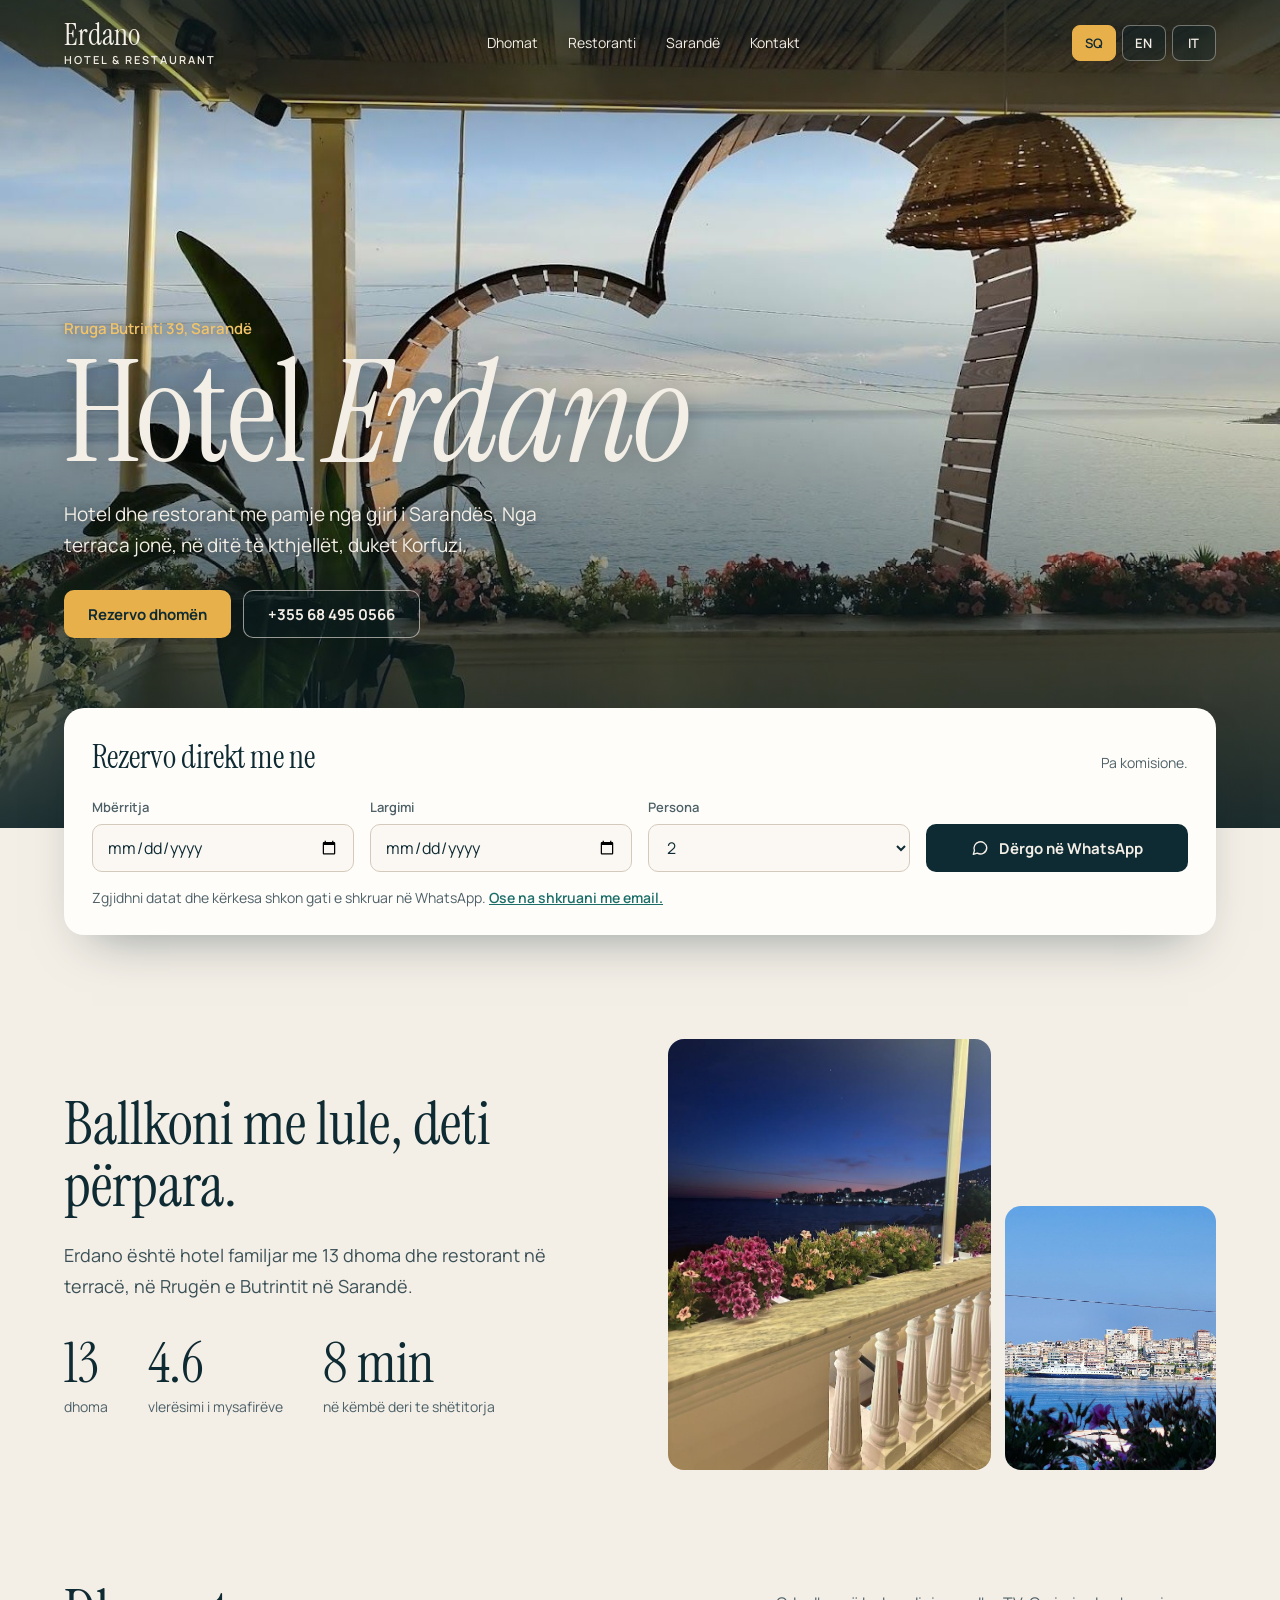
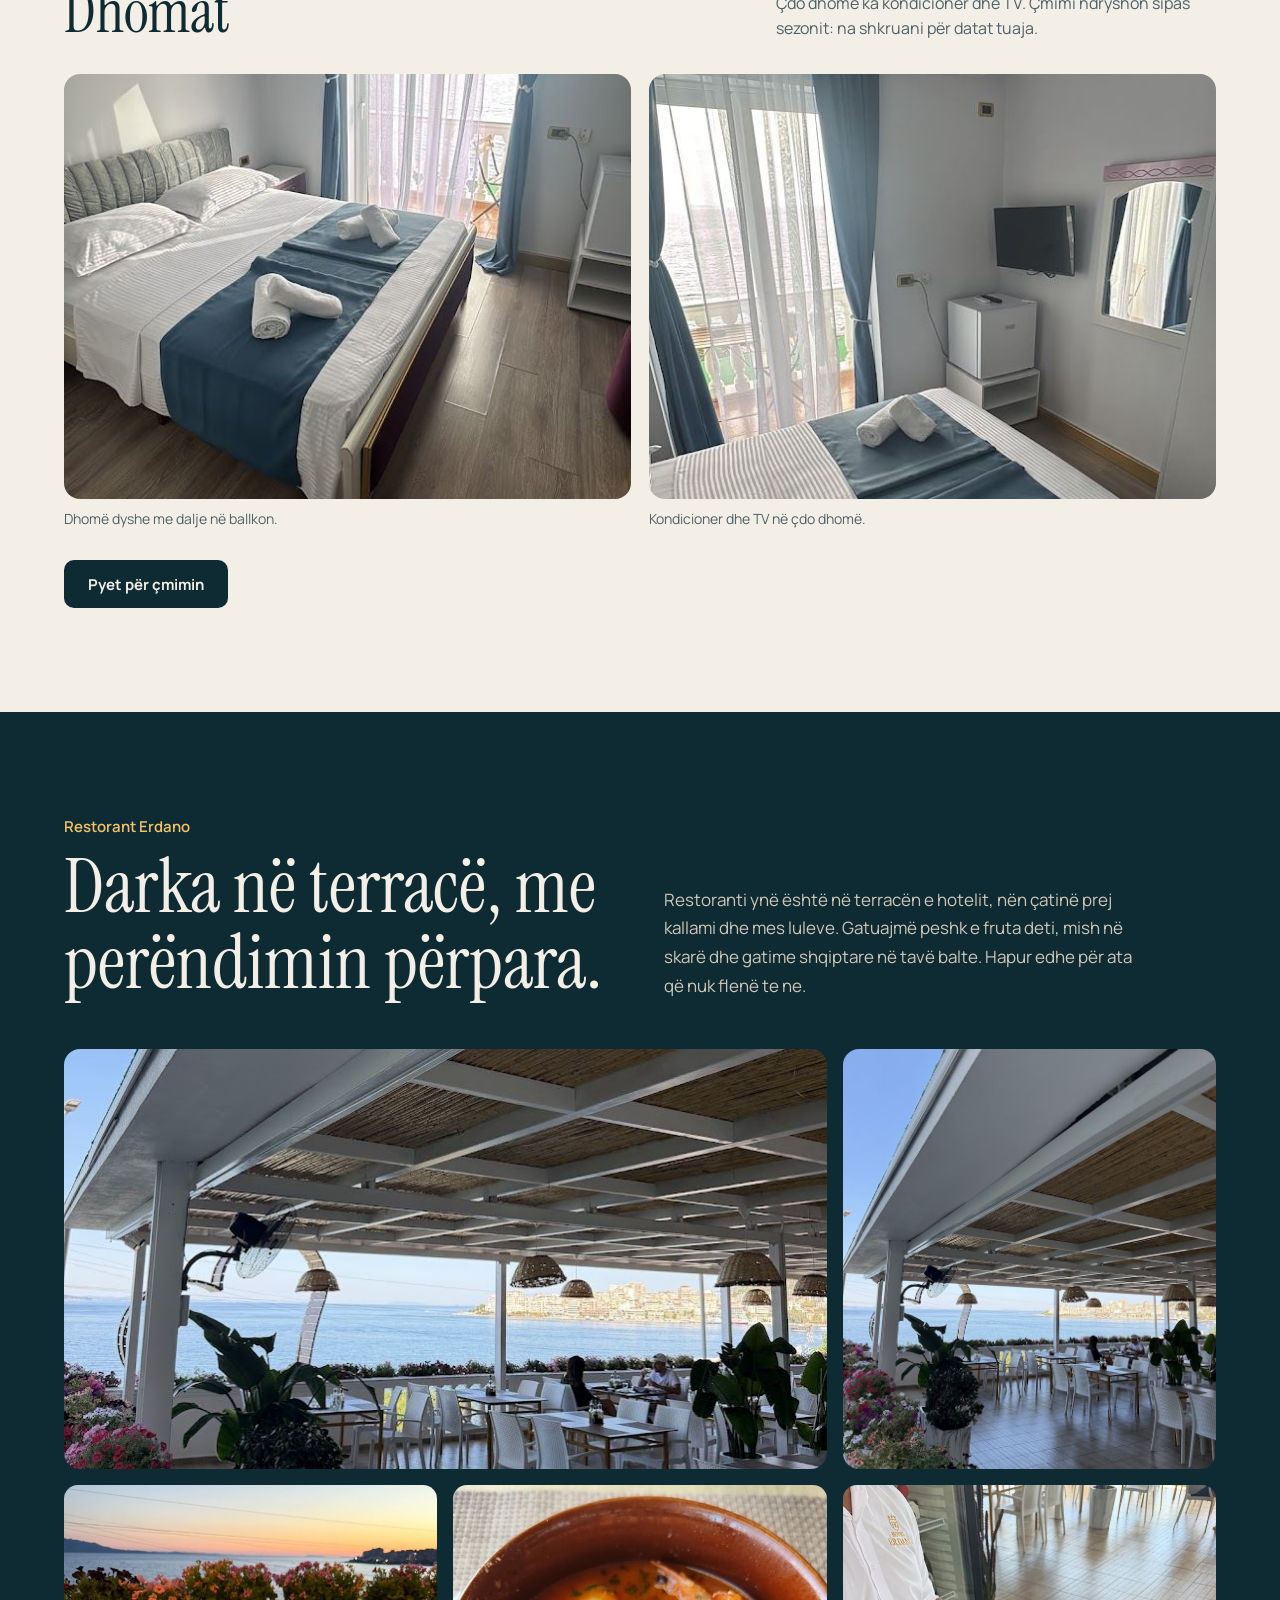
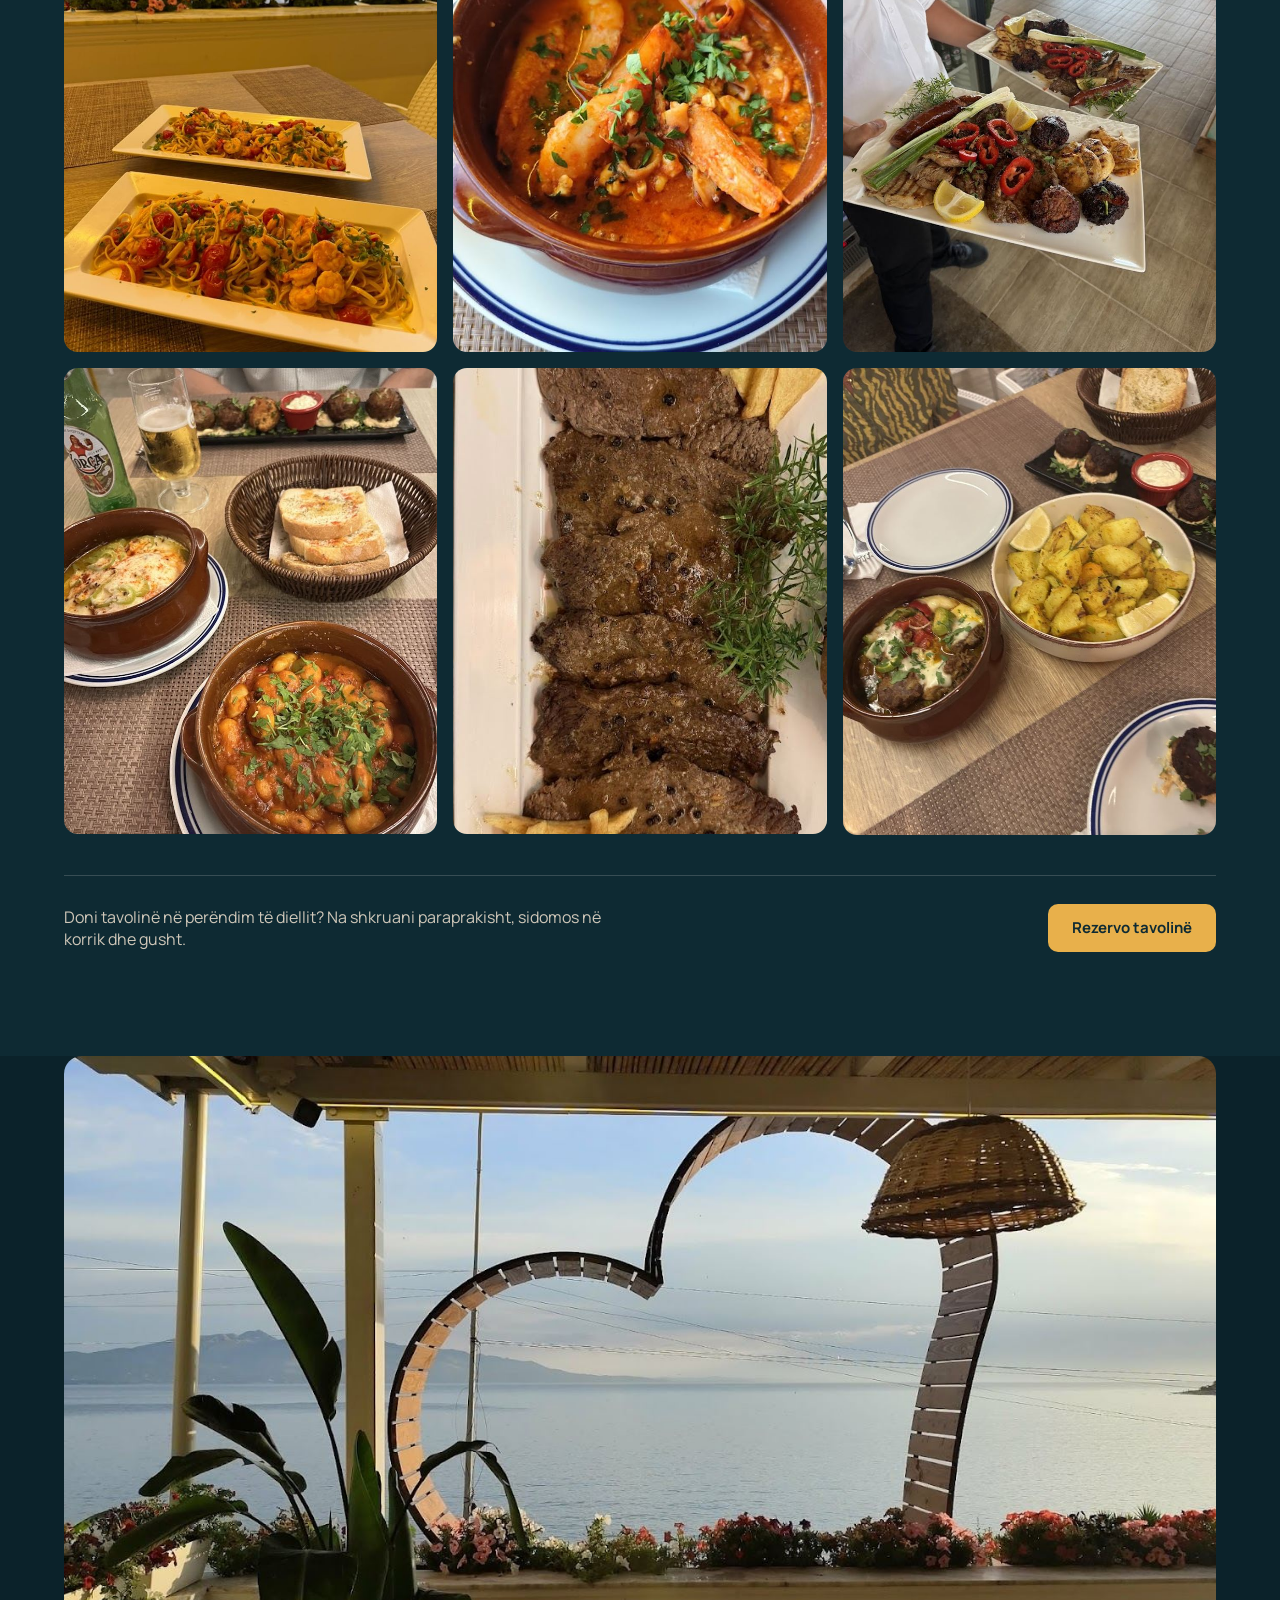
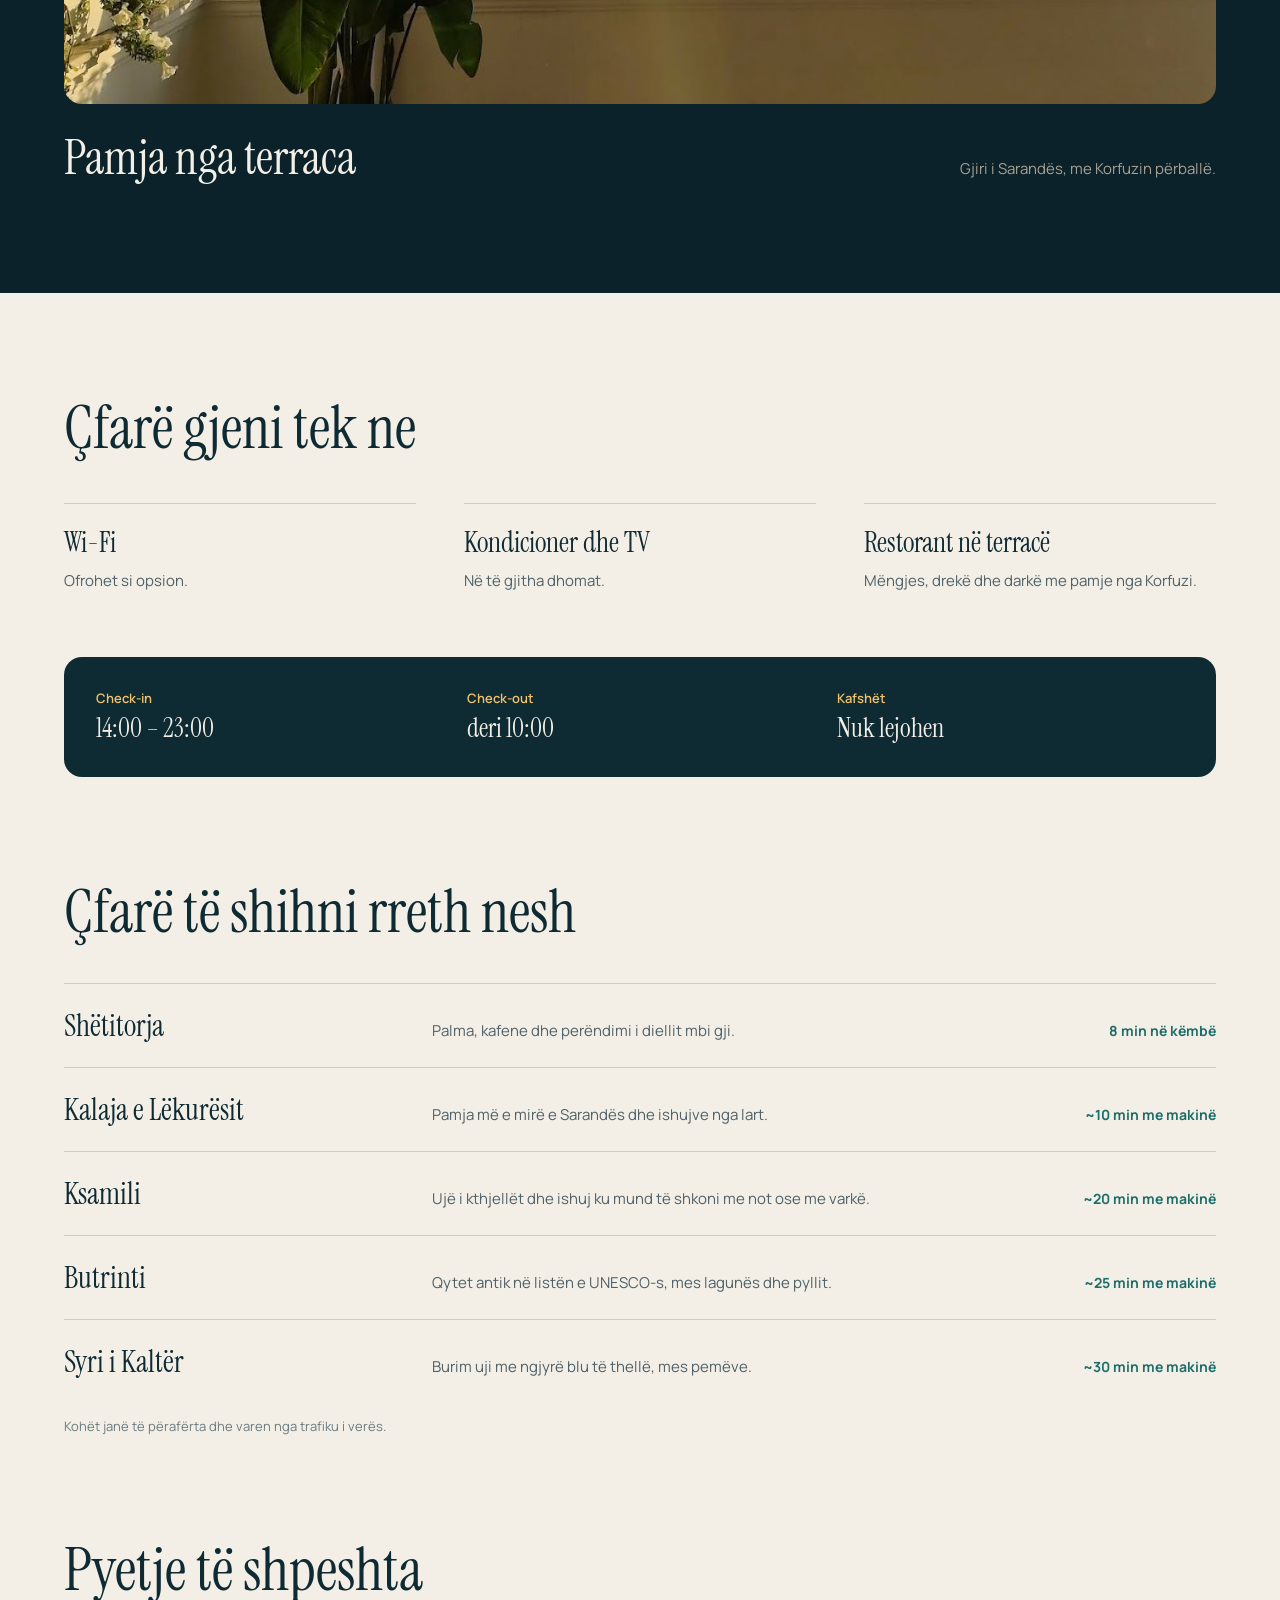
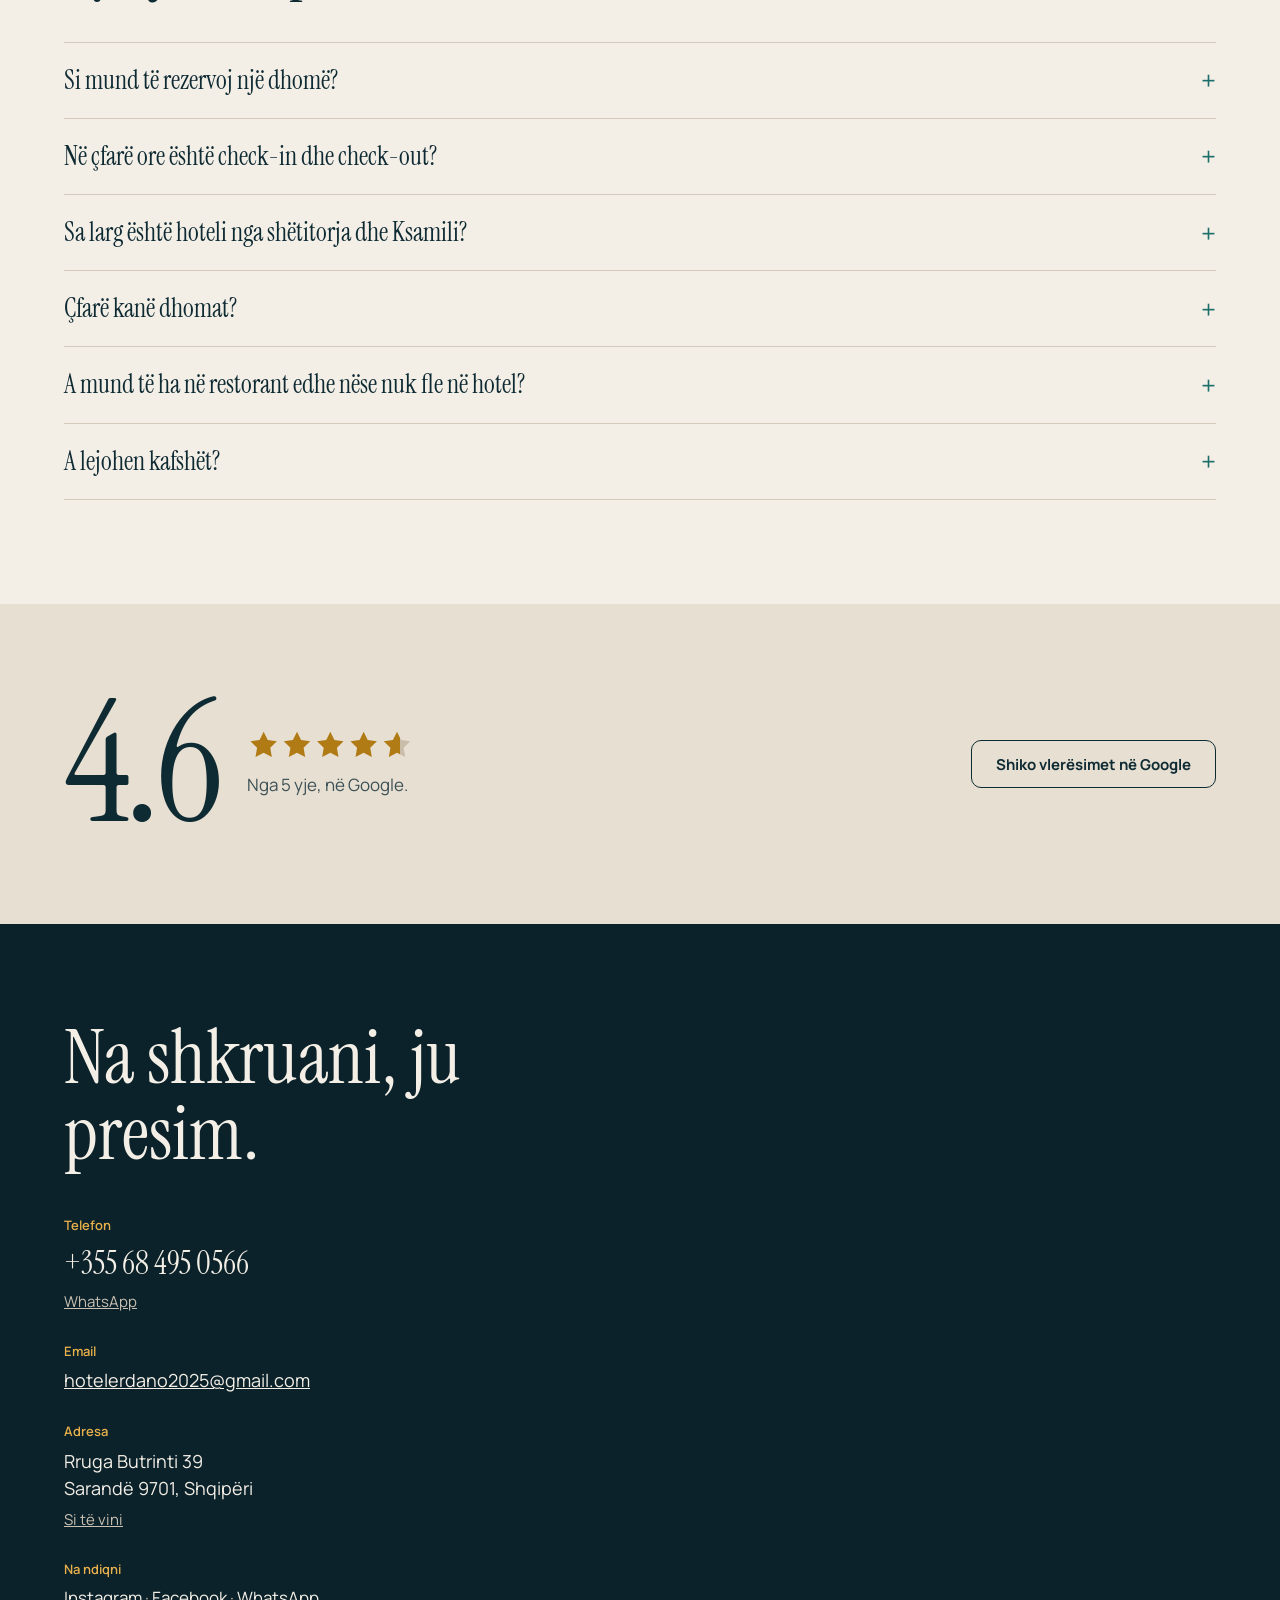
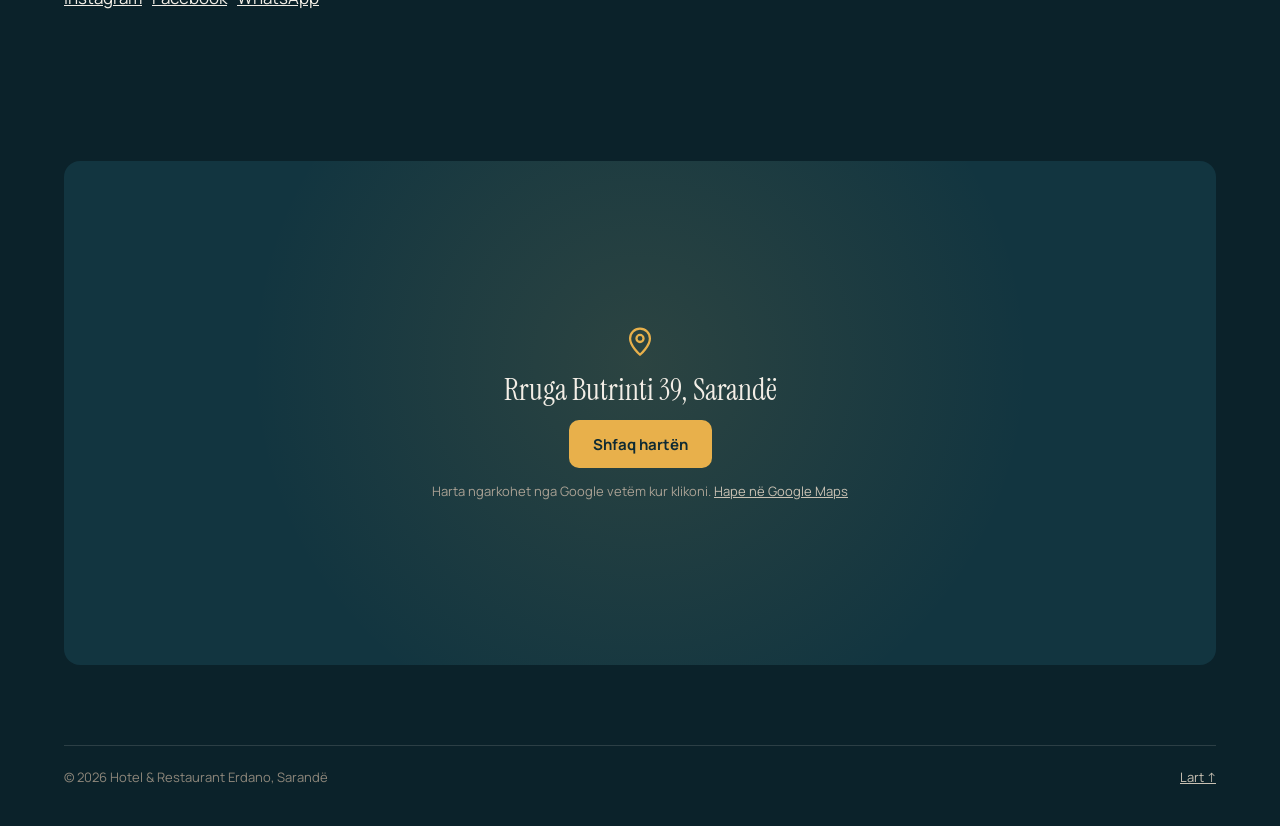
==== commit ee2d2bef: "Remove unverified content (sq/en/it) Drop room sizes/types, sea-view balcony, front desk hours, chec" ====
--- a/site/index.html
+++ b/site/index.html
@@ -7,7 +7,7 @@
 <meta name="referrer" content="strict-origin-when-cross-origin">
 <meta name="robots" content="index, follow, max-image-preview:large">
 <title>Hotel Erdano Sarandë · Hotel me pamje nga deti dhe restorant</title>
-<meta name="description" content="Hotel familjar në Sarandë me 13 dhoma, ballkone me pamje nga deti dhe Korfuzi dhe restorant në terracë. 8 min nga shëtitorja. Rezervoni direkt, pa komisione.">
+<meta name="description" content="Hotel familjar në Sarandë me 13 dhoma dhe restorant në terracë me pamje nga gjiri dhe Korfuzi. 8 min nga shëtitorja. Rezervoni direkt, pa komisione.">
 <link rel="canonical" href="https://hotel-erdano.example/">
 <link rel="alternate" hreflang="sq" href="https://hotel-erdano.example/">
 <link rel="alternate" hreflang="en" href="https://hotel-erdano.example/en/">
@@ -22,7 +22,7 @@
 <meta property="og:locale:alternate" content="en_GB">
 <meta property="og:locale:alternate" content="it_IT">
 <meta property="og:title" content="Hotel Erdano · Hotel me pamje nga deti në Sarandë">
-<meta property="og:description" content="Hotel familjar në Sarandë me 13 dhoma, ballkone me pamje nga deti dhe Korfuzi dhe restorant në terracë. 8 min nga shëtitorja. Rezervoni direkt, pa komisione.">
+<meta property="og:description" content="Hotel familjar në Sarandë me 13 dhoma dhe restorant në terracë me pamje nga gjiri dhe Korfuzi. 8 min nga shëtitorja. Rezervoni direkt, pa komisione.">
 <meta property="og:url" content="https://hotel-erdano.example/">
 <meta property="og:image" content="https://hotel-erdano.example/img/og-image.jpg">
 <meta property="og:image:width" content="1200">
@@ -49,7 +49,7 @@
       "@id": "https://hotel-erdano.example/#hotel",
       "name": "Hotel & Restaurant Erdano",
       "alternateName": "Hotel Erdano",
-      "description": "Hotel familjar me 13 dhoma dhe restorant në terracë, në Rrugën e Butrintit në Sarandë. Shumica e dhomave kanë ballkon me pamje nga deti; nga terraca duket Korfuzi.",
+      "description": "Hotel familjar me 13 dhoma dhe restorant në terracë, në Rrugën e Butrintit në Sarandë. Nga terraca duket Korfuzi.",
       "url": "https://hotel-erdano.example/",
       "image": [
         "https://hotel-erdano.example/img/hero-terrace.jpg",
@@ -73,17 +73,12 @@
       "checkinTime": "14:00",
       "checkoutTime": "10:00",
       "petsAllowed": false,
-      "smokingAllowed": false,
       "availableLanguage": ["Albanian", "English", "Italian"],
       "amenityFeature": [
-        {"@type": "LocationFeatureSpecification", "name": "Wi-Fi falas", "value": true},
+        {"@type": "LocationFeatureSpecification", "name": "Wi-Fi", "value": true},
         {"@type": "LocationFeatureSpecification", "name": "Kondicioner", "value": true},
         {"@type": "LocationFeatureSpecification", "name": "TV", "value": true},
-        {"@type": "LocationFeatureSpecification", "name": "Minifrigorifer", "value": true},
-        {"@type": "LocationFeatureSpecification", "name": "Banjë private", "value": true},
-        {"@type": "LocationFeatureSpecification", "name": "Ballkon me pamje nga deti", "value": true},
-        {"@type": "LocationFeatureSpecification", "name": "Restorant", "value": true},
-        {"@type": "LocationFeatureSpecification", "name": "Dhoma pa duhan", "value": true}
+        {"@type": "LocationFeatureSpecification", "name": "Restorant", "value": true}
       ],
       "sameAs": [
         "https://www.instagram.com/hotel_restaurant_erdano/",
@@ -100,8 +95,8 @@
       "url": "https://hotel-erdano.example/#restoranti",
       "image": [
         "https://hotel-erdano.example/img/restaurant-terrace.jpg",
-        "https://hotel-erdano.example/img/dish-shrimp-linguine.jpg",
-        "https://hotel-erdano.example/img/dish-mixed-grill.jpg"
+        "https://hotel-erdano.example/img/dish-1.jpg",
+        "https://hotel-erdano.example/img/dish-3.jpg"
       ],
       "servesCuisine": ["Seafood", "Albanian", "Grill"],
       "acceptsReservations": "https://wa.me/355684950566",
@@ -122,12 +117,12 @@
       "@id": "https://hotel-erdano.example/#faq",
       "inLanguage": "sq",
       "mainEntity": [
-        {"@type": "Question", "name": "Si mund të rezervoj një dhomë?", "acceptedAnswer": {"@type": "Answer", "text": "Direkt me ne, pa komisione: na shkruani në WhatsApp ose telefononi në +355 68 495 0566, ose na dërgoni email në hotelerdano2025@gmail.com. Ju përgjigjemi vetë."}},
-        {"@type": "Question", "name": "Në çfarë ore është check-in dhe check-out?", "acceptedAnswer": {"@type": "Answer", "text": "Check-in nga ora 14:00 deri në 23:00, check-out deri në 10:00. Recepsioni është hapur nga 07:00 deri në 23:30."}},
+        {"@type": "Question", "name": "Si mund të rezervoj një dhomë?", "acceptedAnswer": {"@type": "Answer", "text": "Direkt me ne, pa komisione: na shkruani në WhatsApp ose telefononi në +355 68 495 0566, ose na dërgoni email në hotelerdano2025@gmail.com."}},
+        {"@type": "Question", "name": "Në çfarë ore është check-in dhe check-out?", "acceptedAnswer": {"@type": "Answer", "text": "Check-in nga ora 14:00 deri në 23:00, check-out deri në 10:00."}},
         {"@type": "Question", "name": "Sa larg është hoteli nga shëtitorja dhe Ksamili?", "acceptedAnswer": {"@type": "Answer", "text": "Shëtitorja e Sarandës është 8 minuta në këmbë. Me makinë, Ksamili është rreth 20 minuta, Butrinti rreth 25 dhe Syri i Kaltër rreth 30 minuta."}},
-        {"@type": "Question", "name": "Çfarë kanë dhomat?", "acceptedAnswer": {"@type": "Answer", "text": "Të gjitha dhomat kanë kondicioner, TV, minifrigorifer, Wi-Fi falas mbi 100 Mbps dhe banjë private. Shumica kanë ballkon me pamje nga deti."}},
+        {"@type": "Question", "name": "Çfarë kanë dhomat?", "acceptedAnswer": {"@type": "Answer", "text": "Të gjitha dhomat kanë kondicioner dhe TV. Wi-Fi ofrohet si opsion."}},
         {"@type": "Question", "name": "A mund të ha në restorant edhe nëse nuk fle në hotel?", "acceptedAnswer": {"@type": "Answer", "text": "Po. Restoranti në terracë shërben mëngjes, drekë dhe darkë për të gjithë. Për tavolinë në perëndim të diellit, sidomos në korrik dhe gusht, na shkruani paraprakisht."}},
-        {"@type": "Question", "name": "A lejohen kafshët dhe duhani?", "acceptedAnswer": {"@type": "Answer", "text": "Kafshët nuk lejohen. Dhomat dhe ambientet e brendshme janë pa duhan."}}
+        {"@type": "Question", "name": "A lejohen kafshët?", "acceptedAnswer": {"@type": "Answer", "text": "Kafshët nuk lejohen."}}
       ]
     }
   ]
@@ -147,7 +142,7 @@
         <span class="brand-name">Erdano</span>
         <span class="brand-sub">HOTEL &amp; RESTAURANT</span>
       </a>
-      <div class="navlinks">
+      <div class="navlinks" id="menu">
         <a href="#dhomat">Dhomat</a>
         <a href="#restoranti">Restoranti</a>
         <a href="#sarande">Sarandë</a>
@@ -158,6 +153,7 @@
         <a class="lang" href="en/" hreflang="en" lang="en">EN</a>
         <a class="lang" href="it/" hreflang="it" lang="it">IT</a>
       </div>
+      <button class="burger" type="button" aria-controls="menu" aria-expanded="false" aria-label="Menyja" hidden><span></span><span></span><span></span></button>
     </div>
   </nav>
 
@@ -178,7 +174,7 @@
     <div class="booking-card">
       <div class="booking-head">
         <h2 id="booking-h">Rezervo direkt me ne</h2>
-        <p>Pa komisione. Ju përgjigjemi vetë.</p>
+        <p>Pa komisione.</p>
       </div>
       <div class="booking-grid">
         <div class="field">
@@ -212,7 +208,7 @@
   <div class="wrap">
     <div>
       <h2 class="h-xl">Ballkoni me lule, deti përpara.</h2>
-      <p class="intro-p">Erdano është hotel familjar me 13 dhoma dhe restorant në terracë. Jemi në Rrugën e Butrintit, aq afër qendrës sa të shkoni kudo në këmbë dhe aq larg sa natën të flini qetë. Na pyesni për çdo gjë: plazhet, varkat për Ksamil apo ku të shkoni në mbrëmje.</p>
+      <p class="intro-p">Erdano është hotel familjar me 13 dhoma dhe restorant në terracë, në Rrugën e Butrintit në Sarandë.</p>
       <dl class="stats">
         <div><dt>dhoma</dt><dd>13</dd></div>
         <div><dt>vlerësimi i mysafirëve</dt><dd>4.6</dd></div>
@@ -227,7 +223,6 @@
         <div class="frame">
           <img class="ph pos-60c" src="img/harbour.jpg" width="1360" height="1020" alt="Porti i Sarandës parë nga hoteli" loading="lazy">
         </div>
-        <p>Majtas: ballkoni në mbrëmje. Djathtas: porti i Sarandës, parë nga hoteli.</p>
       </div>
     </div>
   </div>
@@ -237,7 +232,7 @@
   <div class="wrap">
     <div class="section-head">
       <h2 class="h-xl">Dhomat</h2>
-      <p>Çdo dhomë ka kondicioner, TV, minifrigorifer, Wi-Fi falas dhe banjë private. Çmimi ndryshon sipas sezonit, ndaj na shkruani dhe ju themi menjëherë.</p>
+      <p>Çdo dhomë ka kondicioner dhe TV. Çmimi ndryshon sipas sezonit: na shkruani për datat tuaja.</p>
     </div>
     <div class="room-photos">
       <figure>
@@ -245,43 +240,11 @@
         <figcaption>Dhomë dyshe me dalje në ballkon.</figcaption>
       </figure>
       <figure>
-        <div class="frame"><img class="ph pos-c40" src="img/room-interior.jpg" width="574" height="1020" alt="Dhomë me kondicioner, TV dhe minifrigorifer" loading="lazy"></div>
-        <figcaption>Kondicioner, TV dhe minifrigorifer në çdo dhomë.</figcaption>
+        <div class="frame"><img class="ph pos-c40" src="img/room-interior.jpg" width="574" height="1020" alt="Dhomë me kondicioner dhe TV" loading="lazy"></div>
+        <figcaption>Kondicioner dhe TV në çdo dhomë.</figcaption>
       </figure>
     </div>
-    <ul class="room-list">
-      <li class="room">
-        <div class="room-name"><span class="dot sea" aria-hidden="true"></span><h3>Dyshe me pamje nga deti</h3></div>
-        <span class="room-meta">15 m²</span><span class="room-meta">2 persona</span>
-        <a class="ask" href="https://wa.me/355684950566?text=P%C3%ABrsh%C3%ABndetje%21%20Dua%20%C3%A7mimin%20p%C3%ABr%20dhom%C3%ABn%3A%20Dyshe%20me%20pamje%20nga%20deti%3F" target="_blank" rel="noopener">Pyet për çmimin →</a>
-      </li>
-      <li class="room">
-        <div class="room-name"><span class="dot sea" aria-hidden="true"></span><h3>Dyshe me pamje të pjesshme nga deti</h3></div>
-        <span class="room-meta">17 m²</span><span class="room-meta">2 persona</span>
-        <a class="ask" href="https://wa.me/355684950566?text=P%C3%ABrsh%C3%ABndetje%21%20Dua%20%C3%A7mimin%20p%C3%ABr%20dhom%C3%ABn%3A%20Dyshe%20me%20pamje%20t%C3%AB%20pjesshme%20nga%20deti%3F" target="_blank" rel="noopener">Pyet për çmimin →</a>
-      </li>
-      <li class="room">
-        <div class="room-name"><span class="dot" aria-hidden="true"></span><h3>Dyshe me pamje nga qyteti</h3></div>
-        <span class="room-meta">17 m²</span><span class="room-meta">2 persona</span>
-        <a class="ask" href="https://wa.me/355684950566?text=P%C3%ABrsh%C3%ABndetje%21%20Dua%20%C3%A7mimin%20p%C3%ABr%20dhom%C3%ABn%3A%20Dyshe%20me%20pamje%20nga%20qyteti%3F" target="_blank" rel="noopener">Pyet për çmimin →</a>
-      </li>
-      <li class="room">
-        <div class="room-name"><span class="dot" aria-hidden="true"></span><h3>Twin me ballkon</h3></div>
-        <span class="room-meta">17 m²</span><span class="room-meta">2 persona</span>
-        <a class="ask" href="https://wa.me/355684950566?text=P%C3%ABrsh%C3%ABndetje%21%20Dua%20%C3%A7mimin%20p%C3%ABr%20dhom%C3%ABn%3A%20Twin%20me%20ballkon%3F" target="_blank" rel="noopener">Pyet për çmimin →</a>
-      </li>
-      <li class="room">
-        <div class="room-name"><span class="dot sea" aria-hidden="true"></span><h3>Treshe me ballkon dhe pamje nga deti</h3></div>
-        <span class="room-meta">17 m²</span><span class="room-meta">3 persona</span>
-        <a class="ask" href="https://wa.me/355684950566?text=P%C3%ABrsh%C3%ABndetje%21%20Dua%20%C3%A7mimin%20p%C3%ABr%20dhom%C3%ABn%3A%20Treshe%20me%20ballkon%20dhe%20pamje%20nga%20deti%3F" target="_blank" rel="noopener">Pyet për çmimin →</a>
-      </li>
-      <li class="room">
-        <div class="room-name"><span class="dot sea" aria-hidden="true"></span><h3>Katërshe me ballkon dhe pamje nga deti</h3></div>
-        <span class="room-meta">25 m²</span><span class="room-meta">4 persona</span>
-        <a class="ask" href="https://wa.me/355684950566?text=P%C3%ABrsh%C3%ABndetje%21%20Dua%20%C3%A7mimin%20p%C3%ABr%20dhom%C3%ABn%3A%20Kat%C3%ABrshe%20me%20ballkon%20dhe%20pamje%20nga%20deti%3F" target="_blank" rel="noopener">Pyet për çmimin →</a>
-      </li>
-    </ul>
-    <p class="legend"><span class="dot sea" aria-hidden="true"></span>Me pamje nga deti</p>
+    <p class="rooms-cta"><a class="btn btn-dark" href="https://wa.me/355684950566?text=P%C3%ABrsh%C3%ABndetje%21%20Dua%20t%C3%AB%20di%20%C3%A7mimin%20e%20nj%C3%AB%20dhome%20n%C3%AB%20Hotel%20Erdano." target="_blank" rel="noopener">Pyet për çmimin</a></p>
   </div>
 </section>
 
@@ -305,12 +268,12 @@
     </div>
 
     <div class="dishes">
-      <figure class="dish"><img class="ph" src="img/dish-shrimp-linguine.jpg" width="720" height="960" alt="Linguine me karkaleca" loading="lazy"><figcaption>Linguine me karkaleca</figcaption></figure>
-      <figure class="dish"><img class="ph" src="img/dish-shrimp-claypot.jpg" width="960" height="720" alt="Karkaleca në tavë" loading="lazy"><figcaption>Karkaleca në tavë</figcaption></figure>
-      <figure class="dish"><img class="ph" src="img/dish-mixed-grill.jpg" width="720" height="960" alt="Pjatë e përzier në skarë" loading="lazy"><figcaption>Pjatë e përzier në skarë</figcaption></figure>
-      <figure class="dish"><img class="ph" src="img/dish-beans-cheese.jpg" width="720" height="960" alt="Fasule dhe djathë në furrë" loading="lazy"><figcaption>Fasule dhe djathë në furrë</figcaption></figure>
-      <figure class="dish"><img class="ph" src="img/dish-steak.jpg" width="500" height="1020" alt="Biftek me salcë piperi" loading="lazy"><figcaption>Biftek me salcë piperi</figcaption></figure>
-      <figure class="dish"><img class="ph" src="img/dish-potatoes-meatballs.jpg" width="720" height="960" alt="Patate në furrë dhe qofte" loading="lazy"><figcaption>Patate në furrë dhe qofte</figcaption></figure>
+      <figure class="dish"><img class="ph" src="img/dish-1.jpg" width="720" height="960" alt="Gatim nga Restorant Erdano" loading="lazy"></figure>
+      <figure class="dish"><img class="ph" src="img/dish-2.jpg" width="960" height="720" alt="Gatim nga Restorant Erdano" loading="lazy"></figure>
+      <figure class="dish"><img class="ph" src="img/dish-3.jpg" width="720" height="960" alt="Gatim nga Restorant Erdano" loading="lazy"></figure>
+      <figure class="dish"><img class="ph" src="img/dish-4.jpg" width="720" height="960" alt="Gatim nga Restorant Erdano" loading="lazy"></figure>
+      <figure class="dish"><img class="ph" src="img/dish-5.jpg" width="500" height="1020" alt="Gatim nga Restorant Erdano" loading="lazy"></figure>
+      <figure class="dish"><img class="ph" src="img/dish-6.jpg" width="720" height="960" alt="Gatim nga Restorant Erdano" loading="lazy"></figure>
     </div>
 
     <div class="cta-row">
@@ -327,7 +290,7 @@
     </div>
     <div class="view-caption">
       <h2 id="view-h">Pamja nga terraca</h2>
-      <p>Filmuar nga hoteli. Gjiri i Sarandës, Korfuzi përballë dhe dielli që perëndon pas ishullit.</p>
+      <p>Gjiri i Sarandës, me Korfuzin përballë.</p>
     </div>
   </div>
 </section>
@@ -336,19 +299,14 @@
   <div class="wrap">
     <h2 class="h-xl">Çfarë gjeni tek ne</h2>
     <div class="feats">
-      <div><h3>Wi-Fi falas</h3><p>Mbi 100 Mbps në çdo dhomë. Mjafton edhe për punë.</p></div>
-      <div><h3>Kondicioner dhe TV</h3><p>Në të gjitha dhomat, bashkë me minifrigorifer.</p></div>
-      <div><h3>Ballkone nga gjiri</h3><p>Shumica e dhomave kanë ballkon me pamje nga deti.</p></div>
+      <div><h3>Wi-Fi</h3><p>Ofrohet si opsion.</p></div>
+      <div><h3>Kondicioner dhe TV</h3><p>Në të gjitha dhomat.</p></div>
       <div><h3>Restorant në terracë</h3><p>Mëngjes, drekë dhe darkë me pamje nga Korfuzi.</p></div>
-      <div><h3>Pa duhan</h3><p>Dhomat dhe ambientet e brendshme janë pa duhan.</p></div>
-      <div><h3>Recepsioni</h3><p>Hapur nga ora 07:00 deri në 23:30.</p></div>
     </div>
     <dl class="info">
       <div><dt>Check-in</dt><dd>14:00 – 23:00</dd></div>
       <div><dt>Check-out</dt><dd>deri 10:00</dd></div>
-      <div><dt>Recepsioni</dt><dd>07:00 – 23:30</dd></div>
       <div><dt>Kafshët</dt><dd>Nuk lejohen</dd></div>
-      <div><dt>Mosha për check-in</dt><dd>18+</dd></div>
     </dl>
   </div>
 </section>
@@ -371,12 +329,12 @@
   <div class="wrap">
     <h2 id="faq-h" class="h-xl">Pyetje të shpeshta</h2>
     <div class="faq-list">
-      <details><summary>Si mund të rezervoj një dhomë?</summary><p>Direkt me ne, pa komisione: na shkruani në WhatsApp ose telefononi në <a href="tel:+355684950566">+355 68 495 0566</a>, ose na dërgoni email në <a href="mailto:hotelerdano2025@gmail.com">hotelerdano2025@gmail.com</a>. Ju përgjigjemi vetë.</p></details>
-      <details><summary>Në çfarë ore është check-in dhe check-out?</summary><p>Check-in nga ora 14:00 deri në 23:00, check-out deri në 10:00. Recepsioni është hapur nga 07:00 deri në 23:30.</p></details>
+      <details><summary>Si mund të rezervoj një dhomë?</summary><p>Direkt me ne, pa komisione: na shkruani në WhatsApp ose telefononi në <a href="tel:+355684950566">+355 68 495 0566</a>, ose na dërgoni email në <a href="mailto:hotelerdano2025@gmail.com">hotelerdano2025@gmail.com</a>.</p></details>
+      <details><summary>Në çfarë ore është check-in dhe check-out?</summary><p>Check-in nga ora 14:00 deri në 23:00, check-out deri në 10:00.</p></details>
       <details><summary>Sa larg është hoteli nga shëtitorja dhe Ksamili?</summary><p>Shëtitorja e Sarandës është 8 minuta në këmbë. Me makinë, Ksamili është rreth 20 minuta, Butrinti rreth 25 dhe Syri i Kaltër rreth 30 minuta.</p></details>
-      <details><summary>Çfarë kanë dhomat?</summary><p>Të gjitha dhomat kanë kondicioner, TV, minifrigorifer, Wi-Fi falas mbi 100 Mbps dhe banjë private. Shumica kanë ballkon me pamje nga deti.</p></details>
+      <details><summary>Çfarë kanë dhomat?</summary><p>Të gjitha dhomat kanë kondicioner dhe TV. Wi-Fi ofrohet si opsion.</p></details>
       <details><summary>A mund të ha në restorant edhe nëse nuk fle në hotel?</summary><p>Po. Restoranti në terracë shërben mëngjes, drekë dhe darkë për të gjithë. Për tavolinë në perëndim të diellit, sidomos në korrik dhe gusht, na shkruani paraprakisht.</p></details>
-      <details><summary>A lejohen kafshët dhe duhani?</summary><p>Kafshët nuk lejohen. Dhomat dhe ambientet e brendshme janë pa duhan.</p></details>
+      <details><summary>A lejohen kafshët?</summary><p>Kafshët nuk lejohen.</p></details>
     </div>
   </div>
 </section>
@@ -393,7 +351,7 @@
           </defs>
           <use href="#st" x="0" fill="#B07A14"/><use href="#st" x="40" fill="#B07A14"/><use href="#st" x="80" fill="#B07A14"/><use href="#st" x="120" fill="#B07A14"/><use href="#st" x="160" fill="url(#part)"/>
         </svg>
-        <p>Nga 5 yje, sipas mysafirëve tanë. Lexoni vetë çfarë thonë.</p>
+        <p>Nga 5 yje, në Google.</p>
       </div>
     </div>
     <a class="btn btn-out" href="https://maps.google.com/?cid=1769334464069429081" target="_blank" rel="noopener">Shiko vlerësimet në Google</a>
@@ -429,7 +387,6 @@
       </div>
       <figure>
         <div class="frame"><img class="ph" src="img/entrance-night.jpg" width="765" height="1020" alt="Hyrja e Hotel Erdano natën" loading="lazy"></div>
-        <figcaption>Shkallët për te hyrja, nga Rruga e Butrintit.</figcaption>
       </figure>
     </div>
     <div id="map" class="map" data-title="Harta: Hotel Erdano, Rruga Butrinti 39, Sarandë">
--- a/site/css/style.css
+++ b/site/css/style.css
@@ -49,7 +49,7 @@
 .hero{position:relative;min-height:92vh;color:var(--sand);overflow:hidden;background:var(--ink);display:flex;flex-direction:column}
 .hero-img{position:absolute;inset:0;width:100%;height:100%;object-fit:cover;object-position:center 55%}
 .hero-shade{position:absolute;inset:0;background:linear-gradient(180deg,rgba(11,34,42,.55) 0%,rgba(11,34,42,0) 22%,rgba(11,34,42,0) 45%,rgba(11,34,42,.82) 100%)}
-.nav{position:relative;z-index:2}
+.nav{position:relative;z-index:4}
 .nav .wrap{display:flex;align-items:center;justify-content:space-between;gap:20px;padding-top:20px;padding-bottom:20px;flex-wrap:wrap}
 .brand{color:var(--sand);text-decoration:none;display:flex;flex-direction:column;line-height:1}
 .brand:hover{color:var(--sand)}
@@ -58,7 +58,40 @@
 .navlinks{display:flex;gap:26px;align-items:center}
 .navlinks a{color:var(--sand);text-decoration:none;font-size:14px;padding:12px 2px;text-shadow:0 1px 8px rgba(0,0,0,.35)}
 .navlinks a:hover{color:var(--gold)}
-@media (max-width:860px){.navlinks{display:none}}
+/* Burger menu (phones/tablets): the same nav links, shown as a dropdown panel */
+.burger{display:none;position:relative;width:44px;height:36px;padding:0;border-radius:8px;border:1px solid rgba(243,238,230,.4);background:rgba(11,34,42,.35);color:var(--sand);cursor:pointer}
+.burger:hover{border-color:var(--gold)}
+.burger span{position:absolute;left:12px;right:12px;height:2px;border-radius:2px;background:currentColor;transition:transform .2s ease,opacity .2s ease}
+.burger span:nth-child(1){top:11px}
+.burger span:nth-child(2){top:17px}
+.burger span:nth-child(3){top:23px}
+.burger[aria-expanded="true"]{background:var(--gold);border-color:var(--gold);color:var(--ink)}
+.burger[aria-expanded="true"] span:nth-child(1){transform:translateY(6px) rotate(45deg)}
+.burger[aria-expanded="true"] span:nth-child(2){opacity:0}
+.burger[aria-expanded="true"] span:nth-child(3){transform:translateY(-6px) rotate(-45deg)}
+@media (max-width:860px){
+  .nav .wrap{gap:8px;flex-wrap:nowrap}
+  .brand{min-width:0}
+  .langs{margin-left:auto;flex-shrink:0}
+  .burger{flex-shrink:0}
+  .burger{display:inline-block}
+  .burger[hidden]{display:none}
+  .navlinks{display:none;position:absolute;top:calc(100% - 10px);left:16px;right:16px;z-index:5;flex-direction:column;align-items:stretch;gap:0;padding:6px 22px;background:rgba(11,34,42,.97);border:1px solid rgba(243,238,230,.14);border-radius:16px;box-shadow:0 24px 50px -20px rgba(0,0,0,.6)}
+  .navlinks.open{display:flex}
+  .navlinks a{font-family:var(--serif);font-size:26px;padding:14px 2px;text-shadow:none;border-bottom:1px solid rgba(243,238,230,.12)}
+  .navlinks a:last-child{border-bottom:0}
+}
+@media (max-width:420px){
+  .nav .wrap{gap:6px}
+  .langs{gap:4px}
+  .lang{min-width:36px;min-height:36px;font-size:12px}
+  .burger{width:40px}
+  .burger span{left:11px;right:11px}
+  .brand-name{font-size:26px}
+  .brand-sub{font-size:10px;letter-spacing:.14em}
+}
+@media (max-width:370px){.brand-sub{font-size:9px;letter-spacing:.08em;white-space:nowrap}}
+@media (prefers-reduced-motion:reduce){.burger span{transition:none}}
 .langs{display:flex;gap:6px;align-items:center}
 .lang{display:inline-flex;align-items:center;justify-content:center;min-width:44px;min-height:36px;border-radius:8px;border:1px solid rgba(243,238,230,.4);background:rgba(11,34,42,.35);color:var(--sand);font:600 13px var(--sans);text-decoration:none}
 .lang:hover{border-color:var(--gold);color:var(--sand)}
@@ -106,18 +139,7 @@
 .room-photos figure{margin:0}
 .room-photos .frame{aspect-ratio:4/3}
 .room-photos figcaption{margin-top:10px;font-size:14px;color:var(--muted)}
-.room-list{list-style:none;margin:40px 0 0;padding:0}
-.room{display:flex;flex-wrap:wrap;align-items:center;gap:12px 32px;padding:22px 0;border-top:1px solid var(--line)}
-.room:last-child{border-bottom:1px solid var(--line)}
-.room-name{flex:1 1 300px;min-width:0;display:flex;align-items:center;gap:14px}
-.room-name h3{margin:0;font-size:28px;line-height:1.1}
-.room-meta{font-size:15px;color:var(--text-2);min-width:70px}
-.room-meta+.room-meta{min-width:110px}
-.dot{width:10px;height:10px;border-radius:50%;flex-shrink:0;border:1.5px solid var(--teal);display:inline-block}
-.dot.sea{background:var(--teal)}
-.ask{font:700 14px var(--sans);color:var(--teal);text-decoration:none;min-height:44px;display:inline-flex;align-items:center}
-.ask:hover{color:var(--ink);text-decoration:underline}
-.legend{margin:16px 0 0;font-size:14px;color:var(--muted);display:flex;align-items:center;gap:10px}
+.rooms-cta{margin:32px 0 0}
 
 /* Restaurant */
 .restaurant{background:var(--ink);color:var(--sand);padding:104px 0}
@@ -134,7 +156,6 @@
 @media (min-width:900px){.dishes{grid-template-columns:repeat(3,minmax(0,1fr))}}
 @media (max-width:420px){.dishes{gap:10px}}
 .dish{position:relative;margin:0;aspect-ratio:4/5;border-radius:14px;overflow:hidden;background:var(--panel)}
-.dish figcaption{position:absolute;left:12px;bottom:12px;right:12px;font-size:14px;font-weight:600;color:#fff;text-shadow:0 1px 10px rgba(0,0,0,.6)}
 .cta-row{display:flex;justify-content:space-between;align-items:center;gap:20px;flex-wrap:wrap;margin-top:40px;padding-top:28px;border-top:1px solid rgba(243,238,230,.18)}
 .cta-row p{margin:0;font-size:16px;color:var(--on-dark);max-width:560px}
 
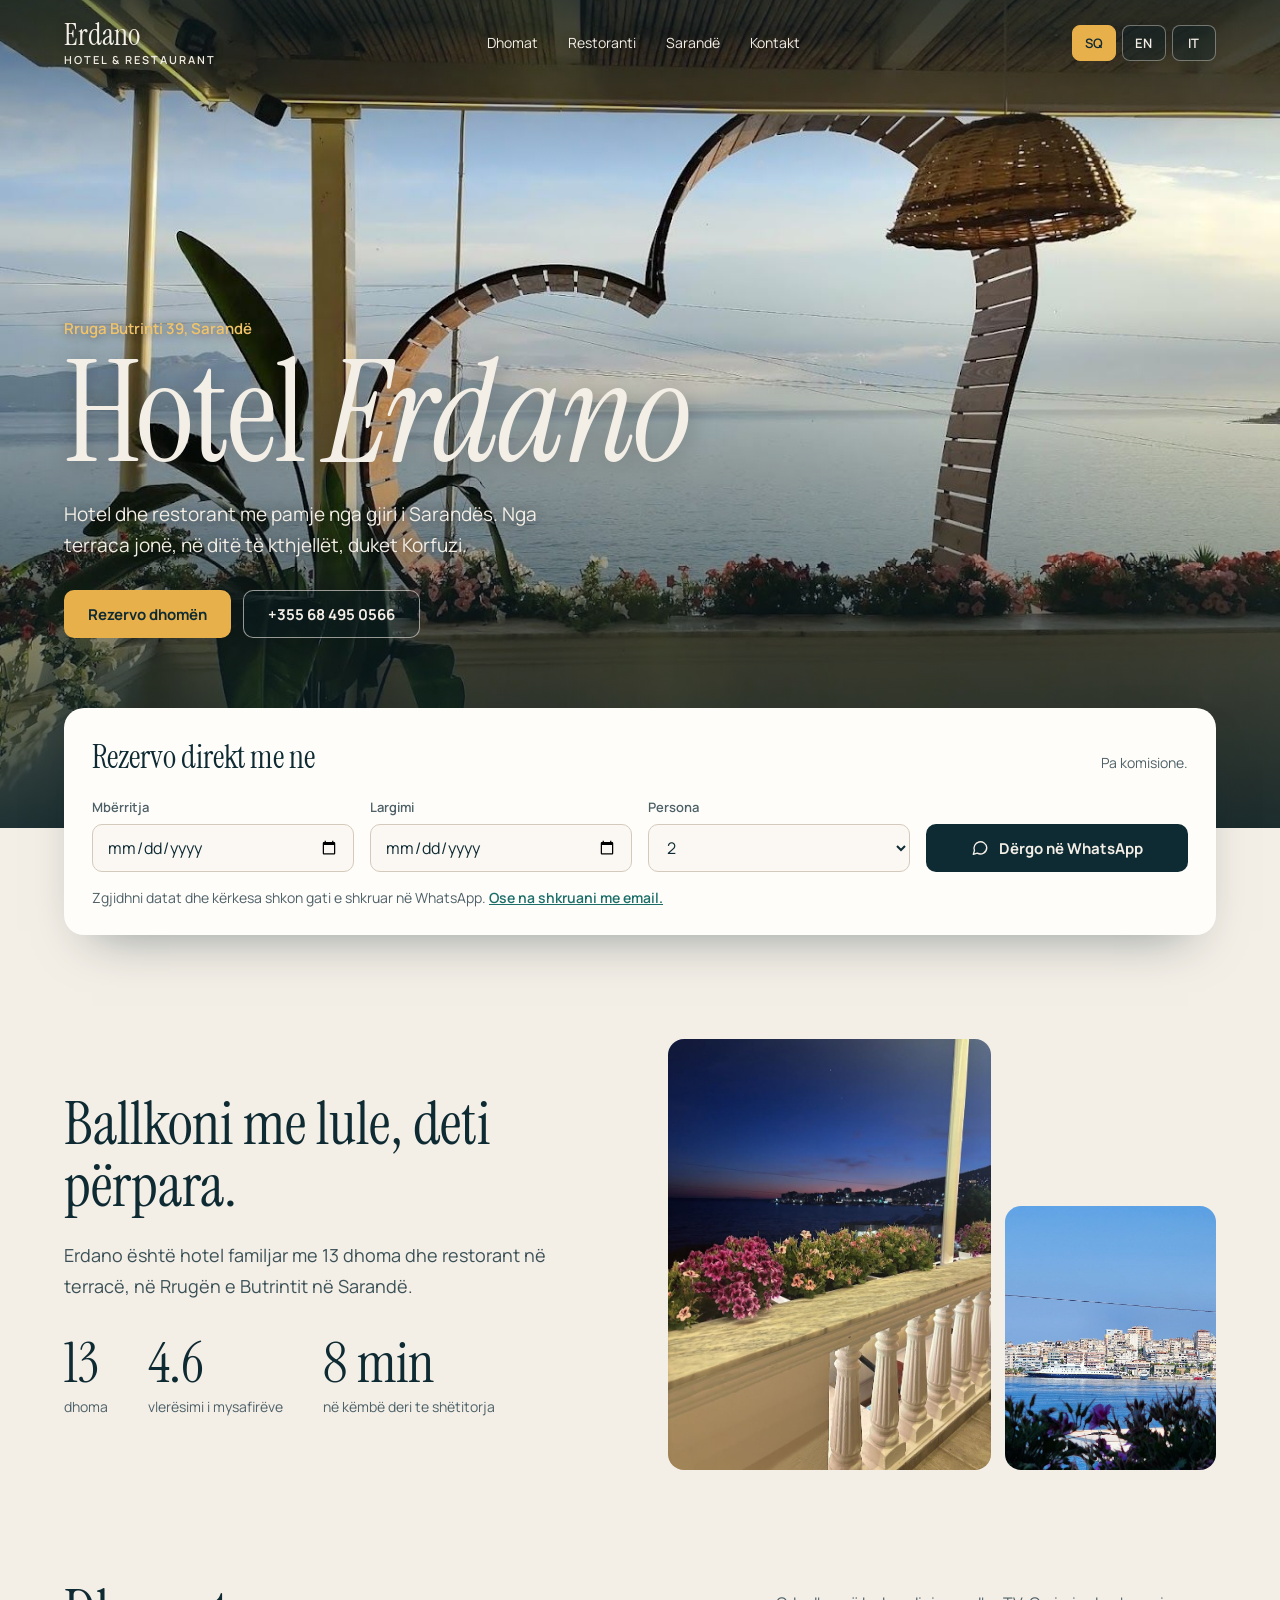
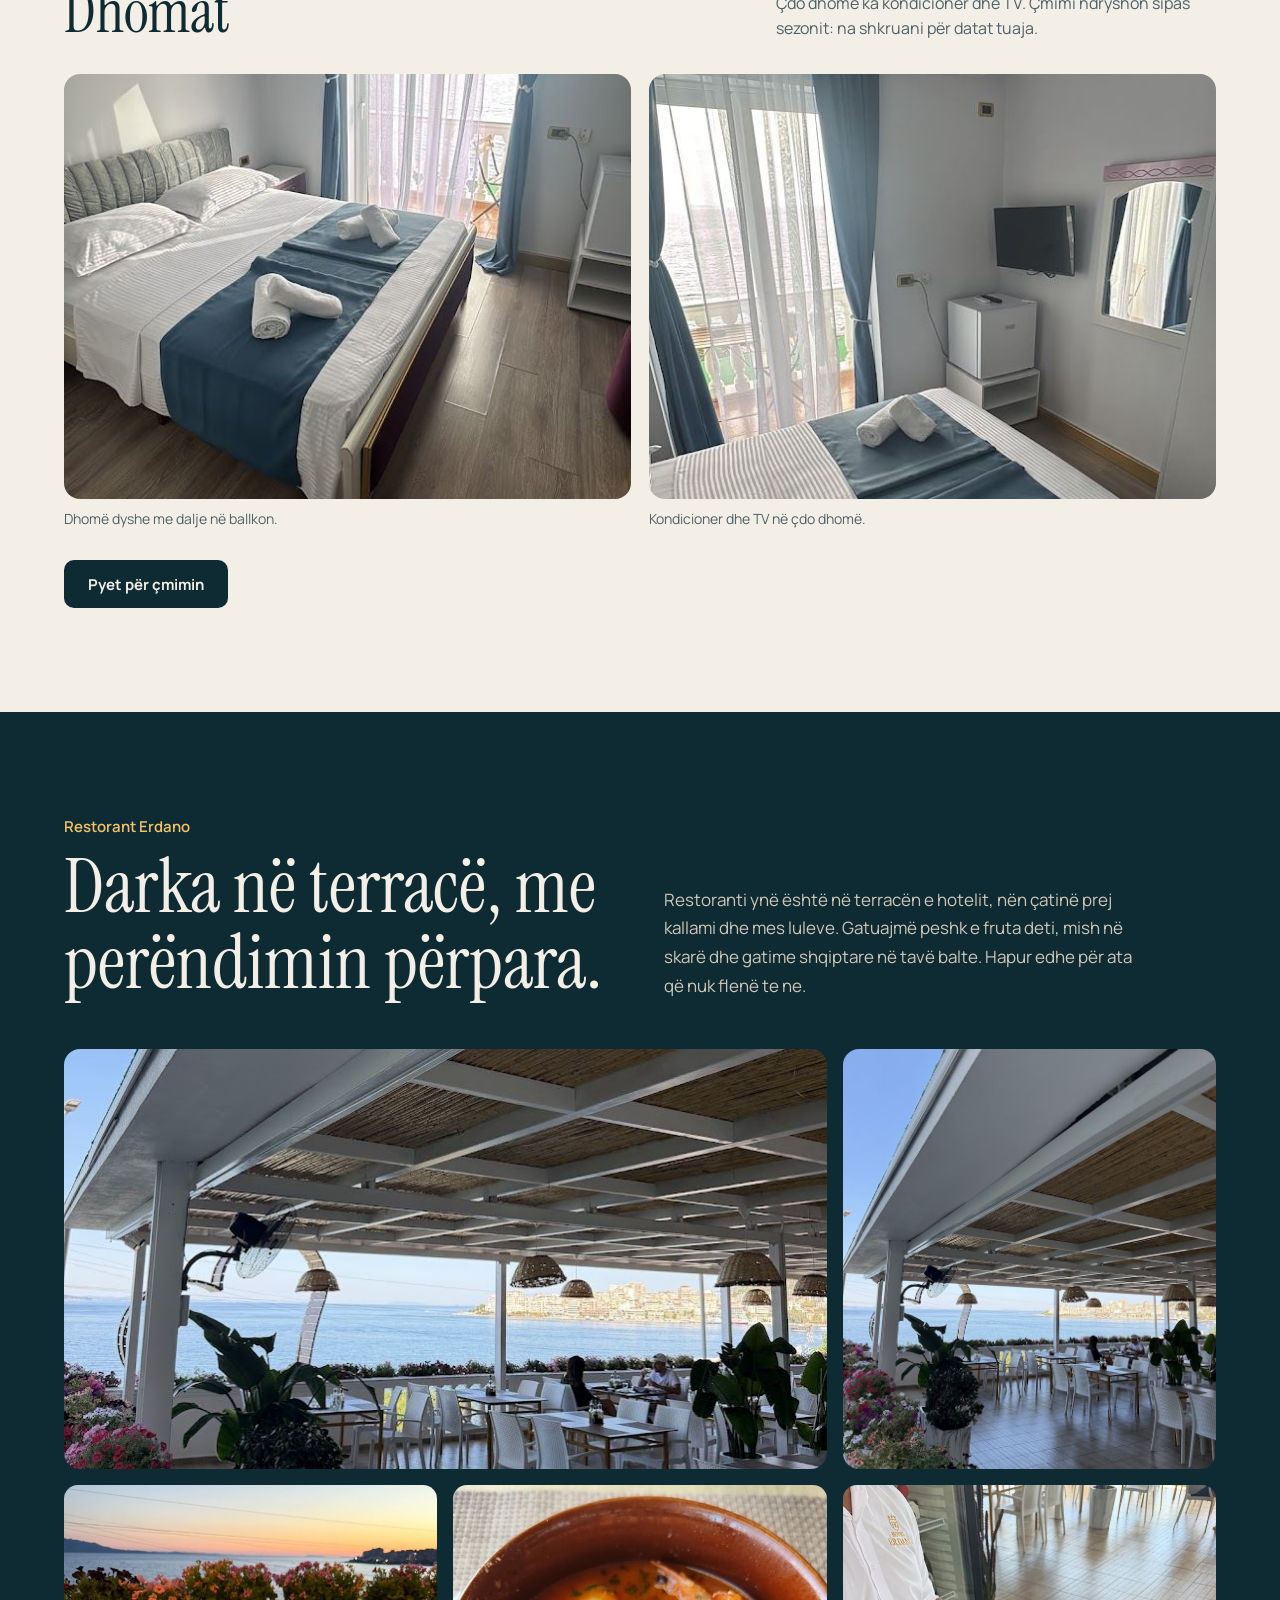
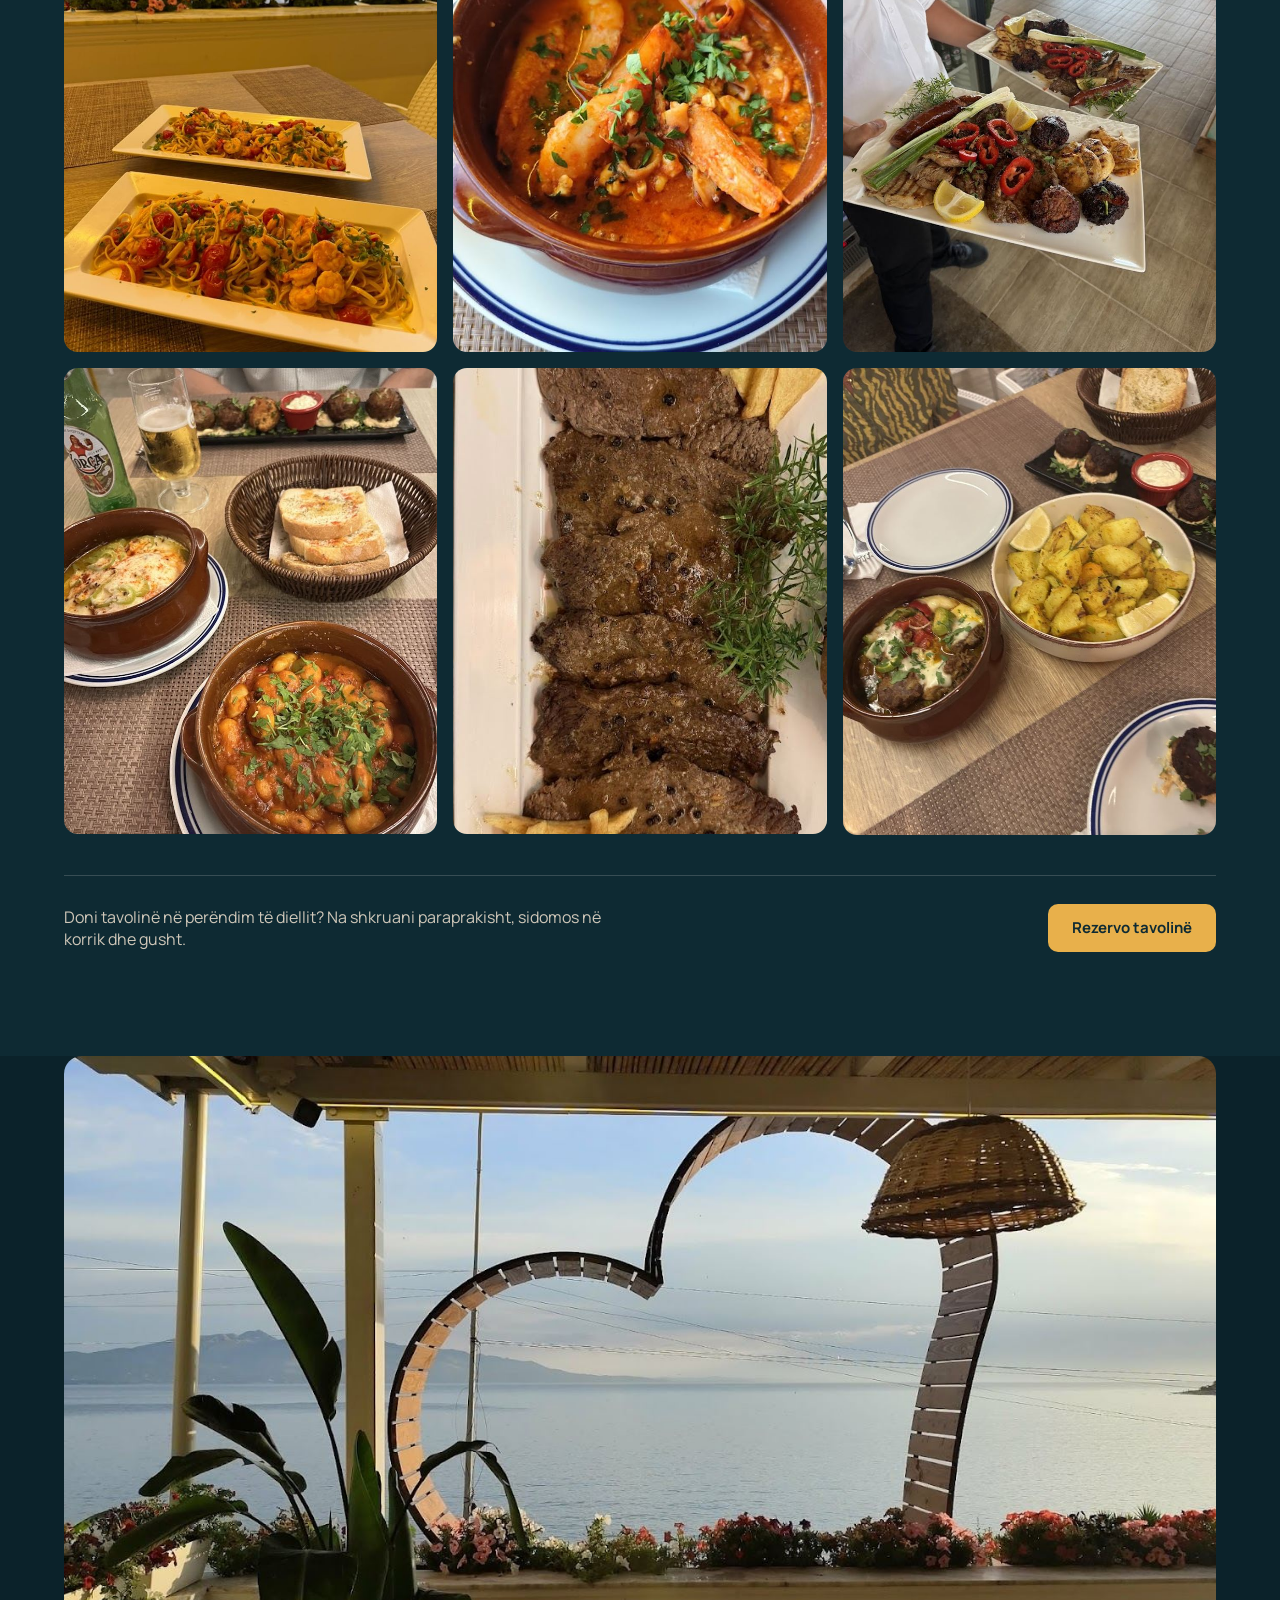
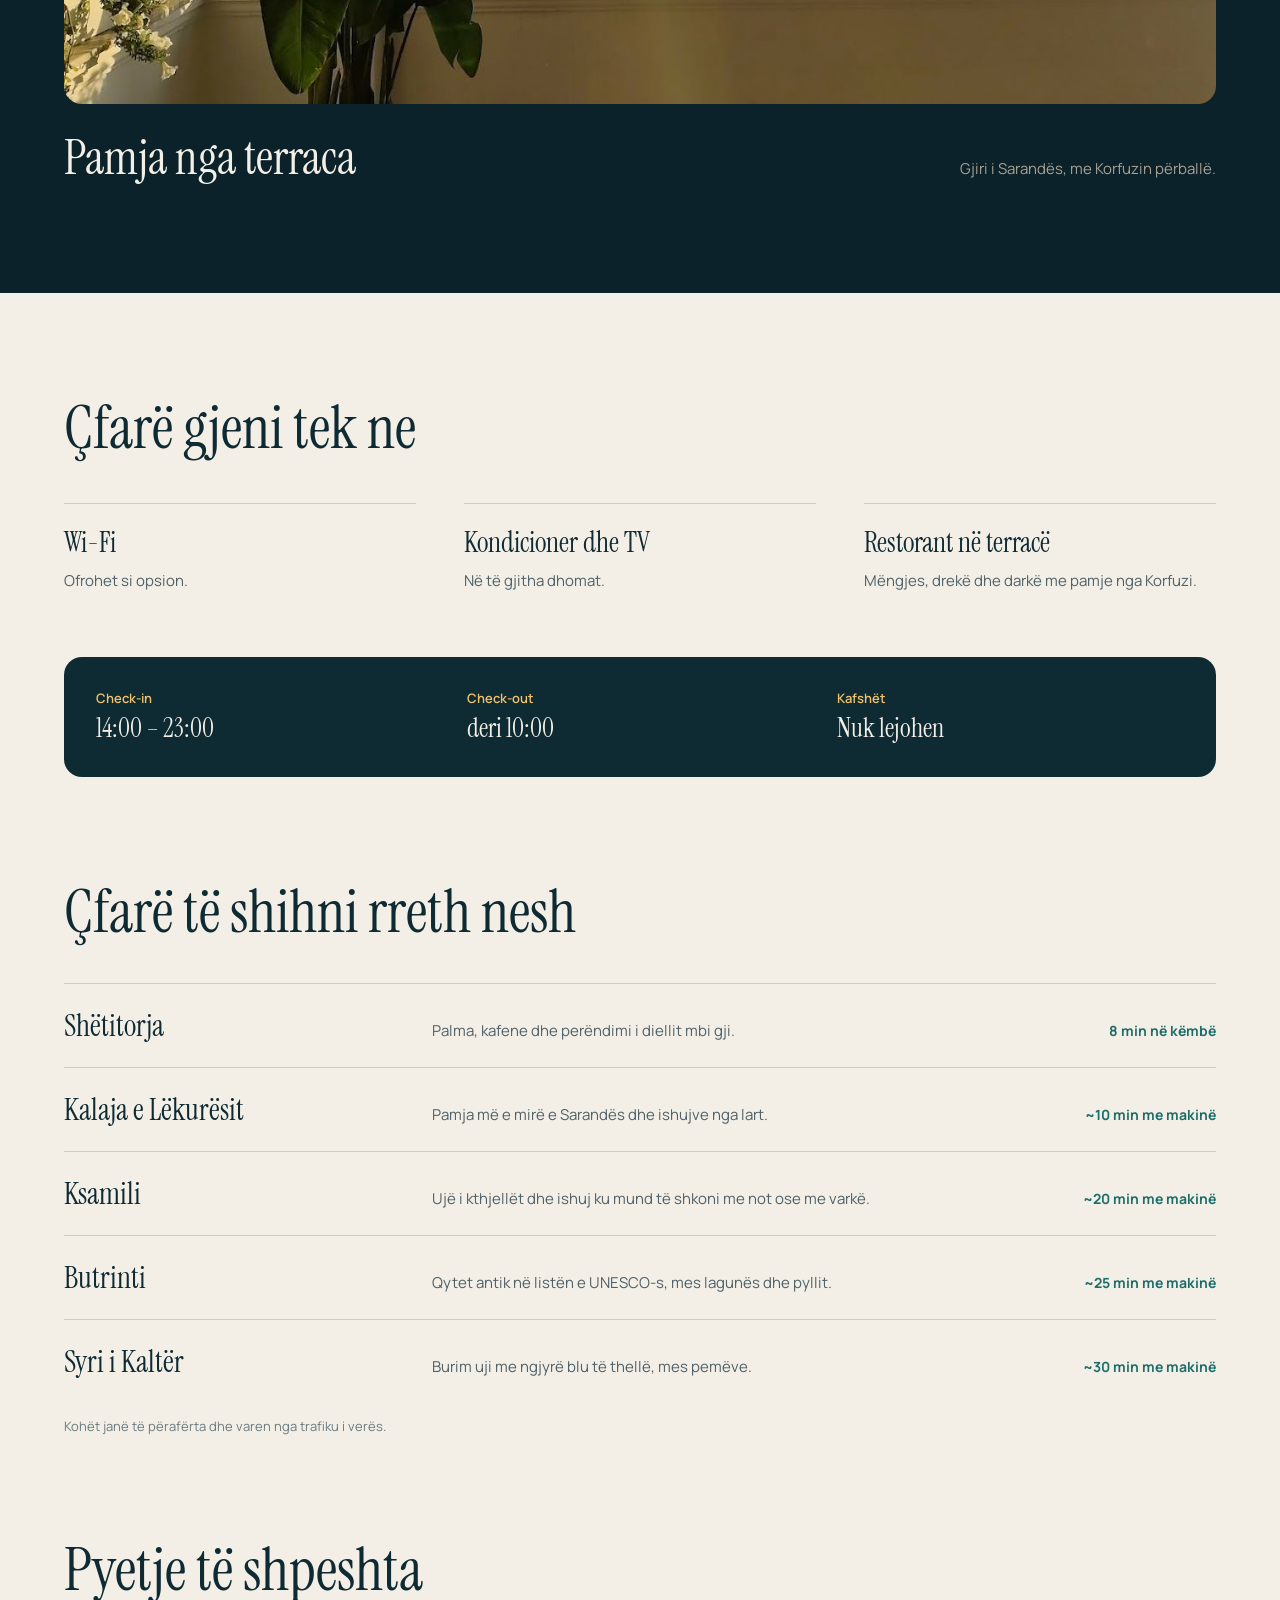
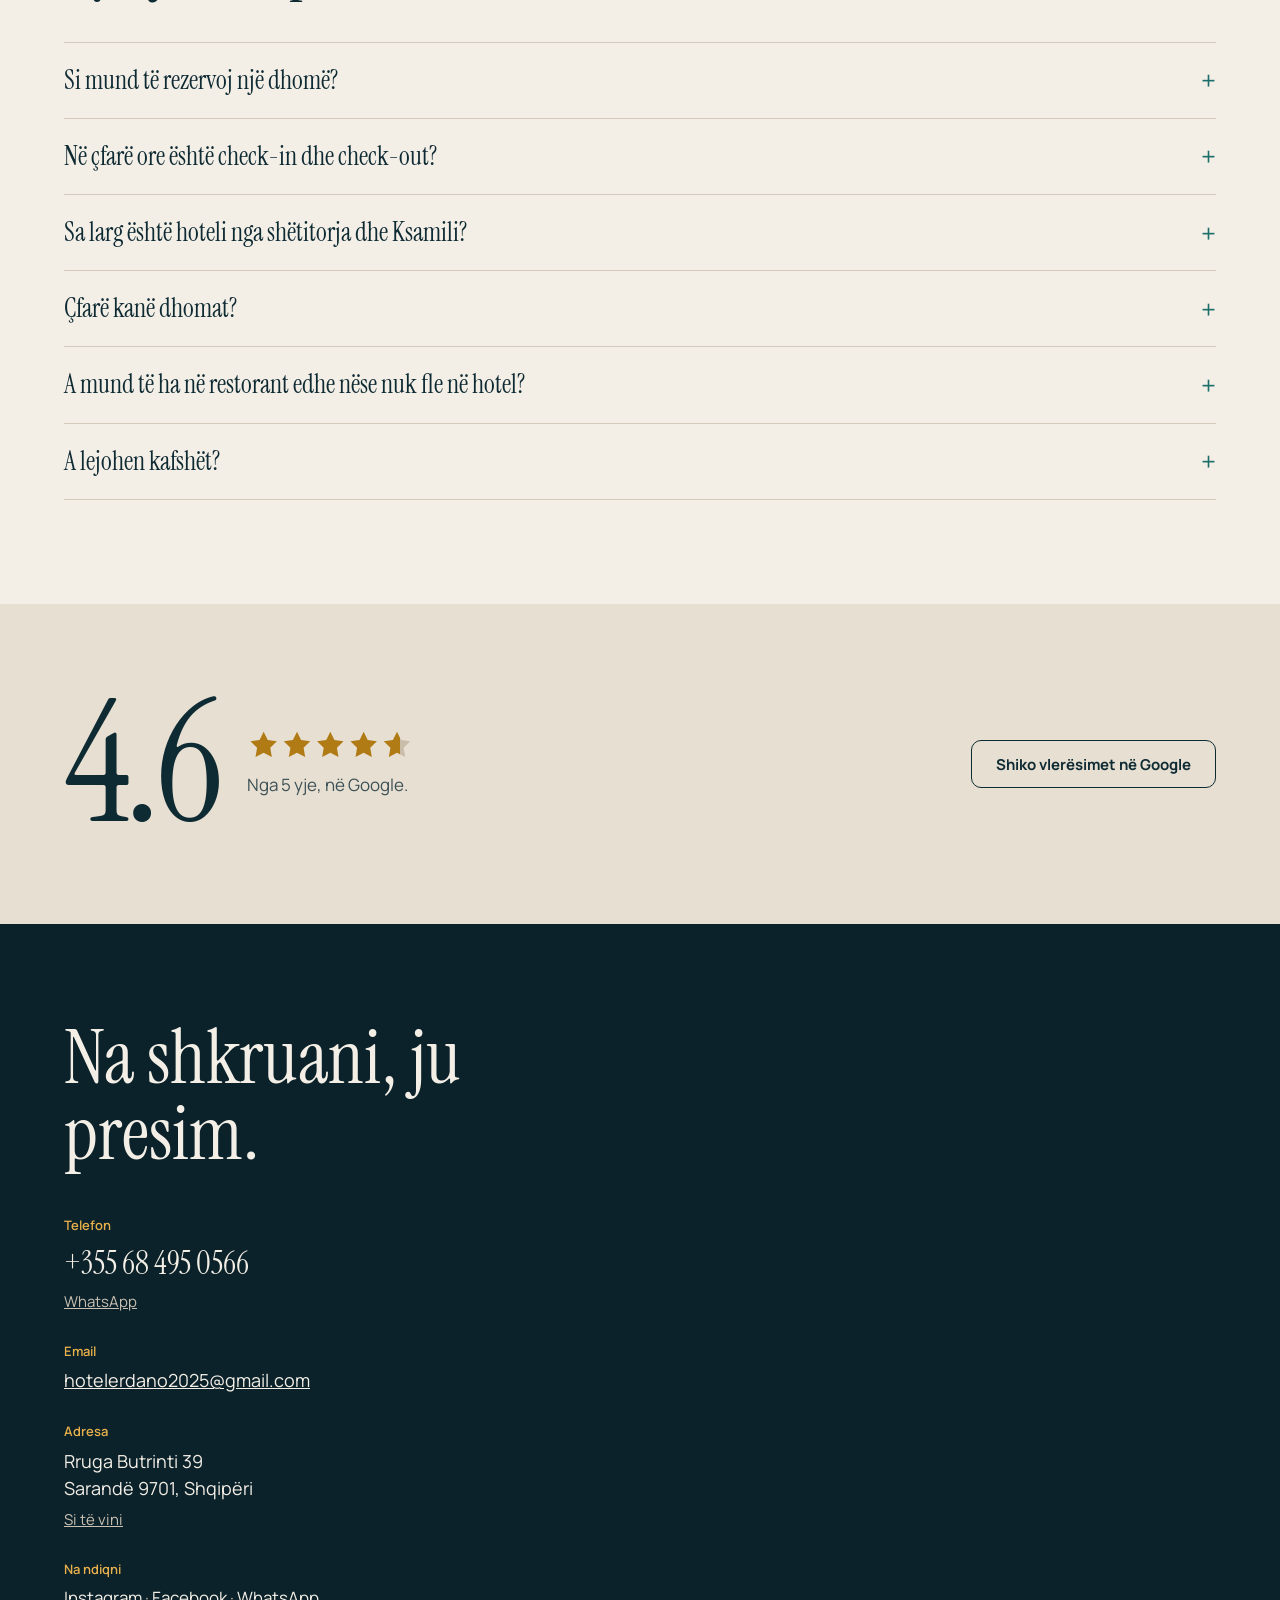
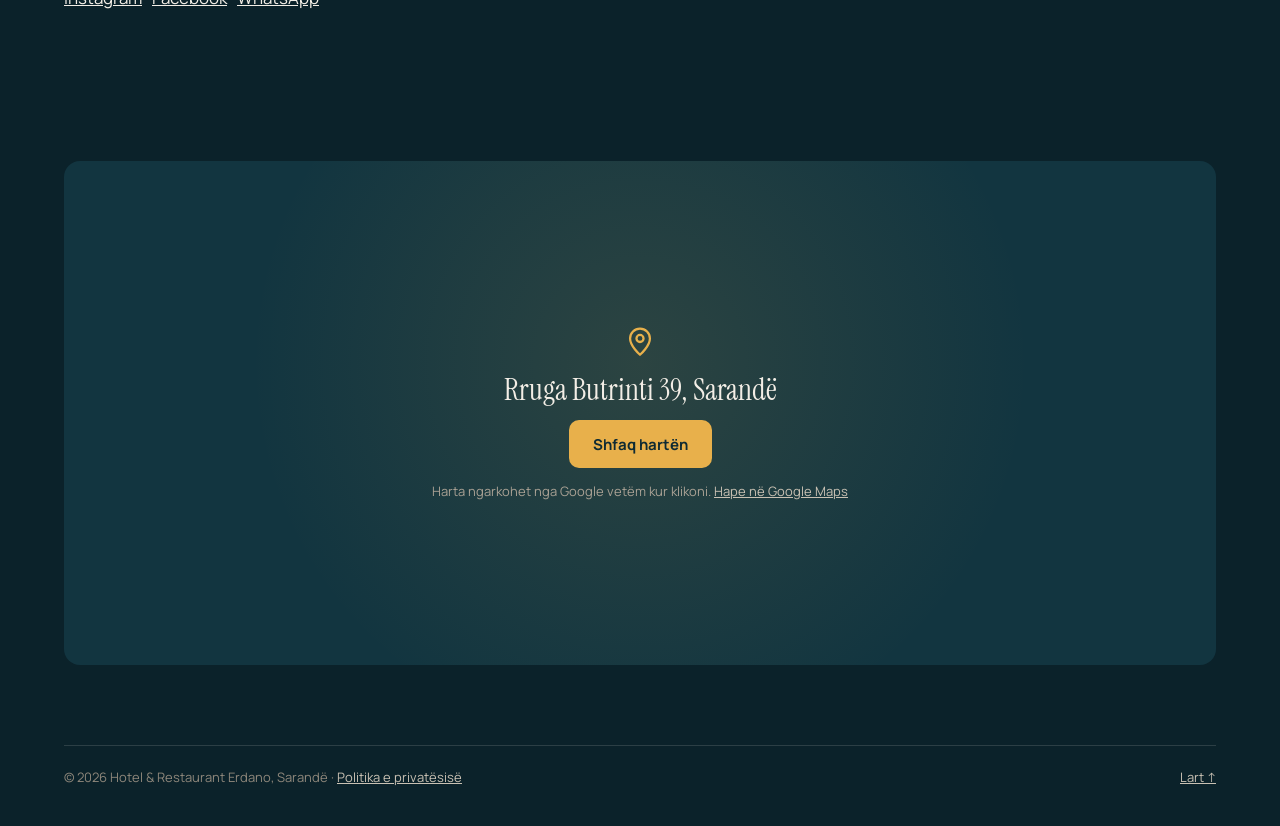
==== commit 9a1edb73: "Add privacy policy pages (sq/en/it) Describe what the site actually does: no tracking or storage of " ====
--- a/site/index.html
+++ b/site/index.html
@@ -398,7 +398,7 @@
       </div>
     </div>
     <div class="footer-bar">
-      <span>© 2026 Hotel &amp; Restaurant Erdano, Sarandë</span>
+      <span>© 2026 Hotel &amp; Restaurant Erdano, Sarandë · <a href="privacy/">Politika e privatësisë</a></span>
       <a href="#top">Lart ↑</a>
     </div>
   </div>
--- a/site/css/style.css
+++ b/site/css/style.css
@@ -241,3 +241,19 @@
 .notfound{min-height:100vh;display:flex;flex-direction:column;justify-content:center;gap:24px;padding-block:64px}
 .notfound .kicker{color:var(--teal)}
 .notfound .intro-p,.notfound .actions{margin:0}
+
+/* Privacy policy pages */
+.legal-top{background:var(--ink);color:var(--sand)}
+.legal{max-width:760px;padding-block:72px 96px}
+.legal-date{margin:14px 0 0;font-size:14px;color:var(--muted-2)}
+.legal h2{margin:44px 0 0;font-size:30px;line-height:1.15}
+.legal p,.legal li{font-size:16px;line-height:1.75;color:var(--text-2)}
+.legal p{margin:12px 0 0}
+.legal .legal-date{margin-top:14px;font-size:14px;color:var(--muted-2)}
+.legal ul{margin:12px 0 0;padding-left:20px}
+.legal li+li{margin-top:6px}
+.legal a{color:var(--teal);font-weight:600;overflow-wrap:anywhere}
+.legal a:hover{color:var(--ink)}
+.legal code{font-size:14px}
+.legal-foot{background:var(--deep)}
+.legal-foot .footer-bar{margin-top:0;padding-block:22px 40px;border-top:0}
